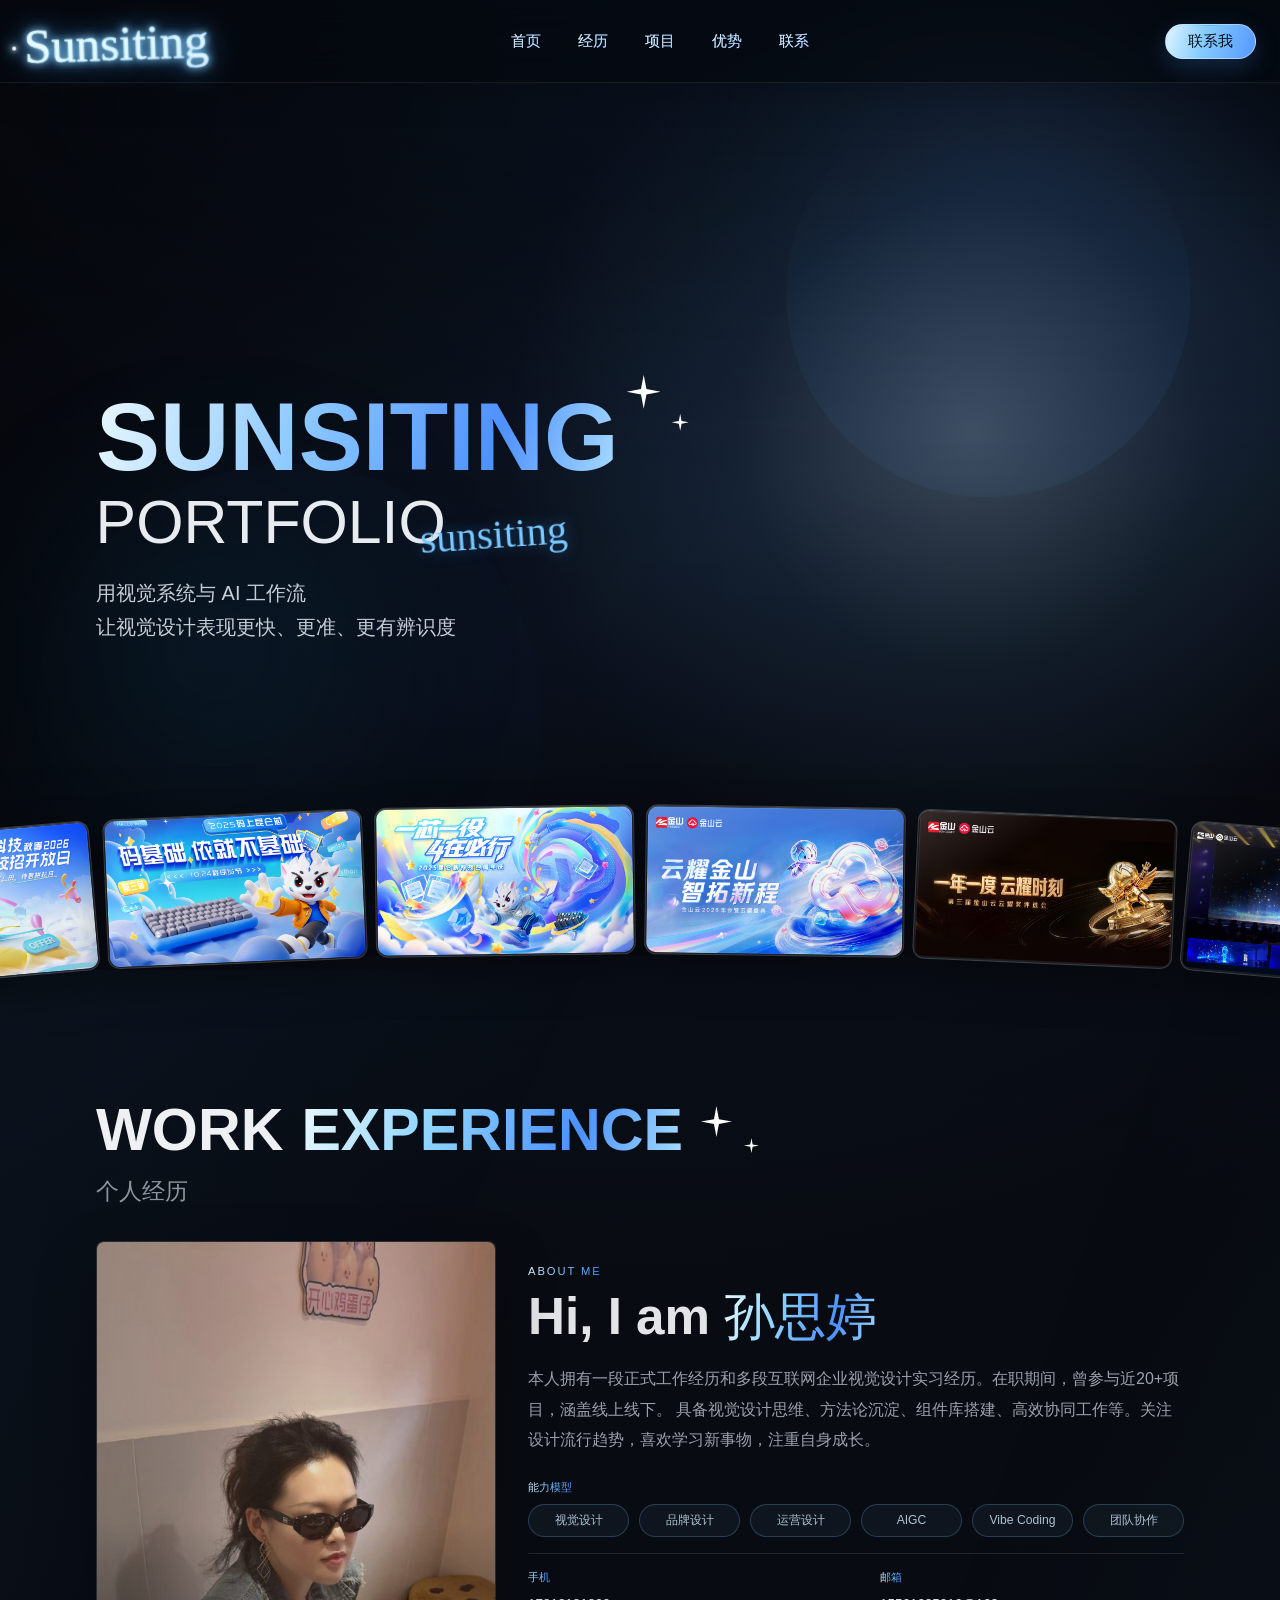
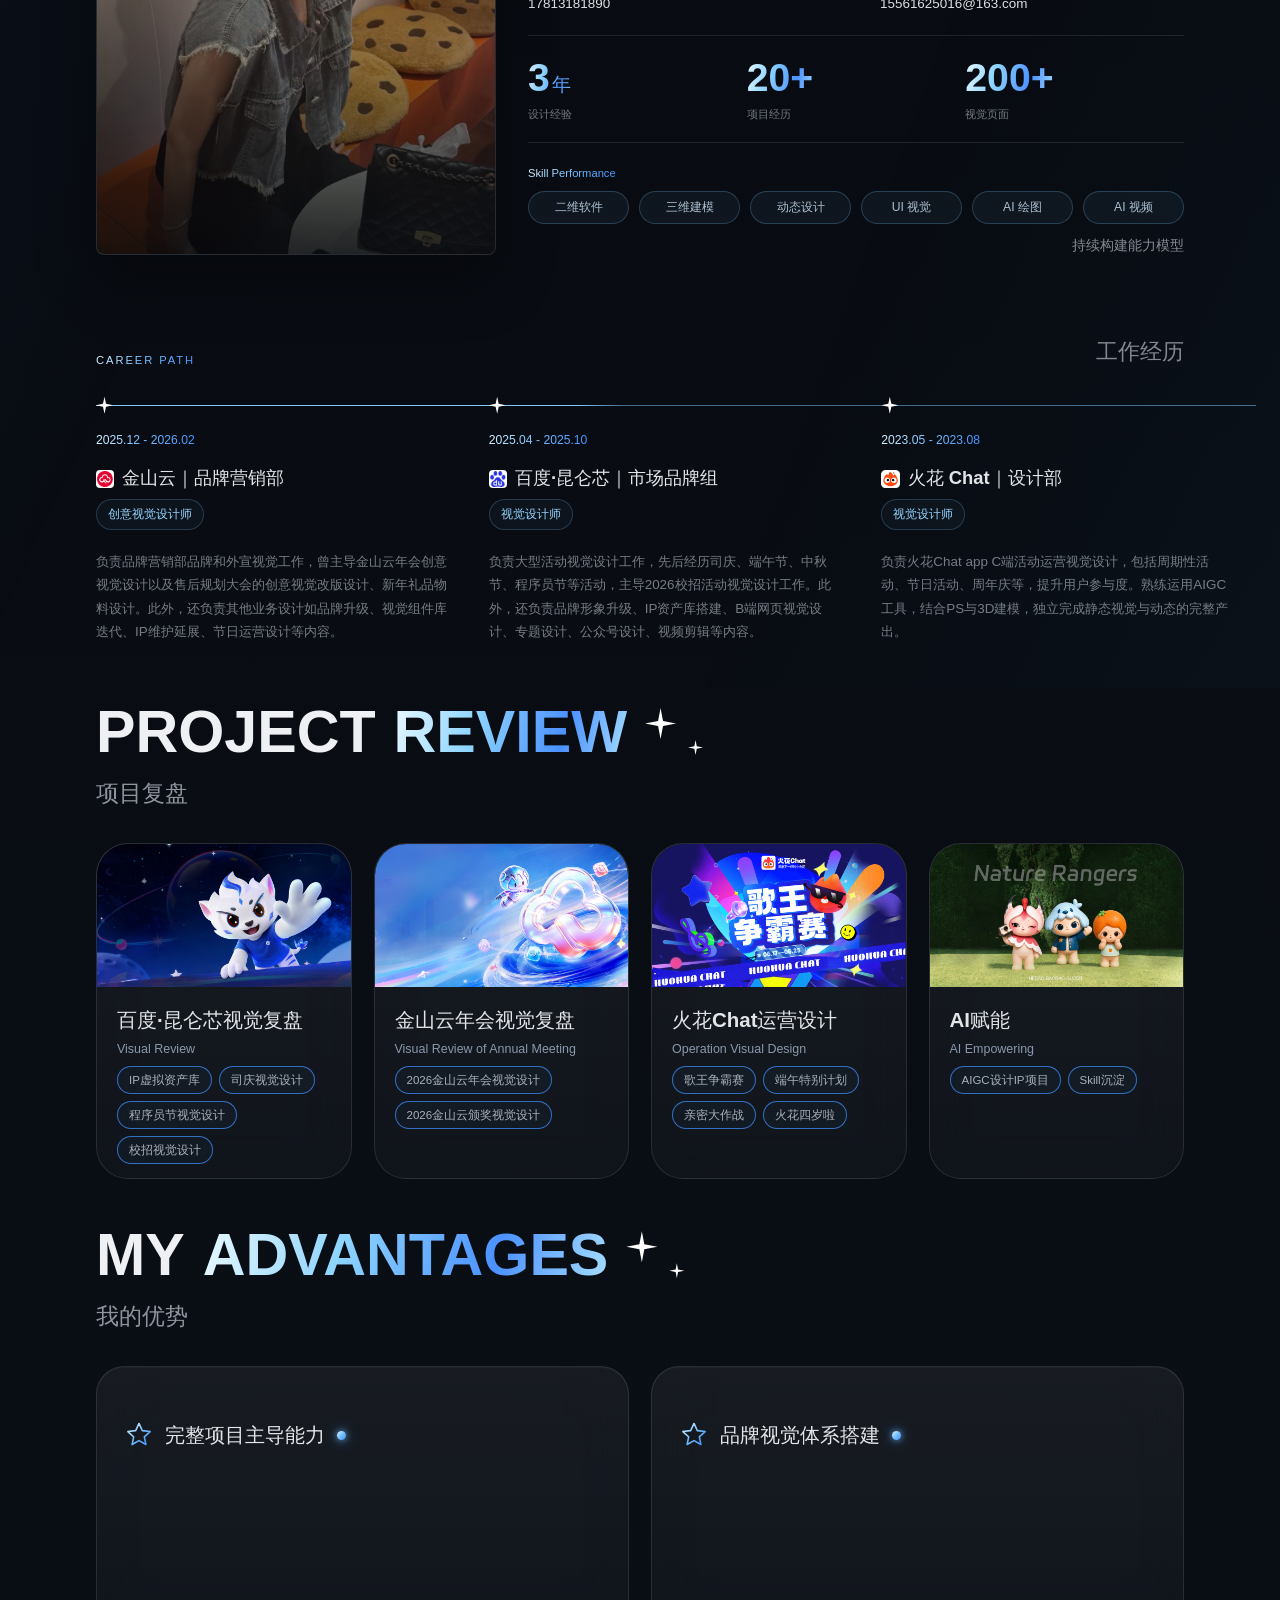
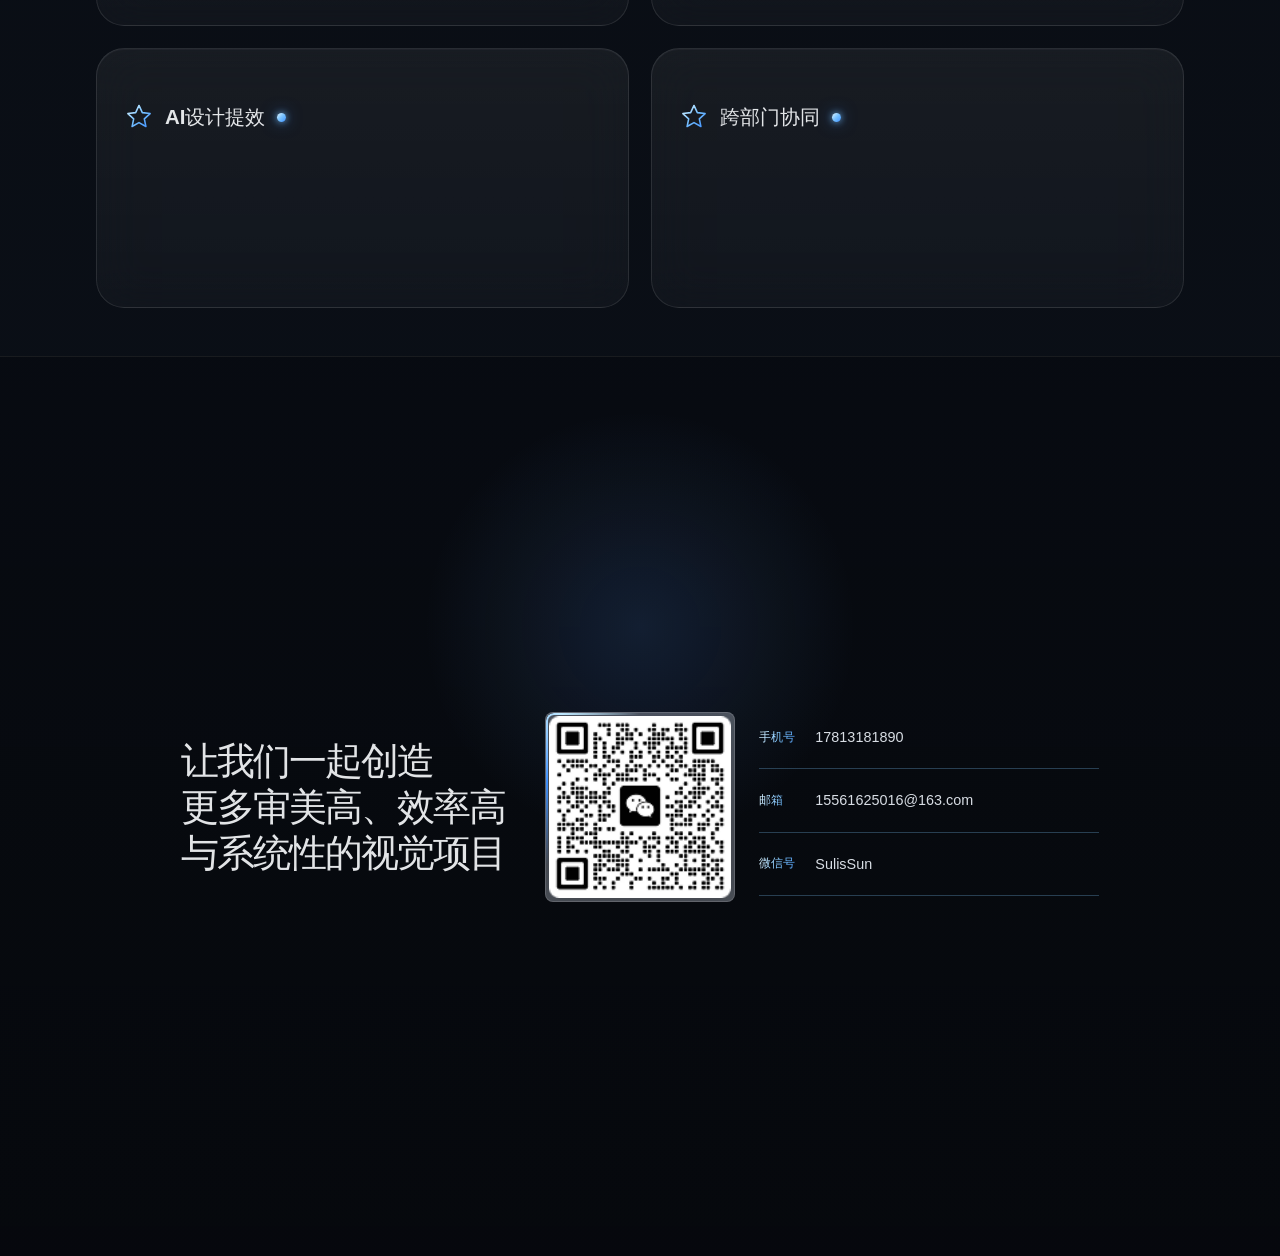
==== index.html @ 6cf2f8d4 "Initial static site" ====
<!doctype html>
<html lang="zh-CN">
  <head>
    <meta charset="UTF-8" />
    <meta name="viewport" content="width=device-width, initial-scale=1.0" />
    <title>孙思婷｜作品集</title>
    <meta
      name="description"
      content="视觉设计师、品牌设计师、运营设计师、AI设计师孙思婷的个人作品集。"
    />
    <style>
      :root {
        --font-cn: "Noto Sans SC", "PingFang SC", "Hiragino Sans GB", "Microsoft YaHei", "Segoe UI", sans-serif;
        --font-en: "Segoe UI", "Helvetica Neue", Arial, sans-serif;
      }

      html, body {
        font-family: var(--font-cn);
      }

      body {
        -webkit-font-smoothing: antialiased;
        -moz-osx-font-smoothing: grayscale;
      }
    </style>
    <script type="module" crossorigin src="/assets/index-Bw6V44PC.js"></script>
    <link rel="stylesheet" crossorigin href="/assets/index-bKSvauo7.css">
  </head>
  <body>
    <div id="root"></div>
  </body>
</html>
---- assets/index-bKSvauo7.css ----
@property --specular-angle{syntax: "<angle>"; inherits: true; initial-value: 0deg;}@property --specular-phase{syntax: "<angle>"; inherits: false; initial-value: 0deg;}.specular-button{--specular-angle: 0deg;--specular-proximity: 0;--specular-x: 50%;--specular-y: 50%;position:relative;isolation:isolate;display:inline-flex;align-items:center;justify-content:center;border:0;border-radius:var(--specular-radius);overflow:hidden;color:var(--specular-text);background:linear-gradient(145deg,color-mix(in srgb,var(--specular-base) 26%,transparent),transparent 58%),var(--specular-tint);backdrop-filter:blur(var(--specular-blur));-webkit-backdrop-filter:blur(var(--specular-blur));cursor:pointer}.specular-button--sm{padding:10px 16px}.specular-button--md{padding:13px 20px}.specular-button--lg{padding:16px 24px}.specular-button:before{content:"";position:absolute;z-index:-1;top:0;right:0;bottom:0;left:0;padding:var(--specular-thickness);border-radius:inherit;background:conic-gradient(from calc(var(--specular-angle) + var(--specular-phase) - 116deg),transparent 0deg,color-mix(in srgb,var(--specular-line) 24%,transparent) 72deg,var(--specular-line) 116deg,transparent 162deg,transparent 360deg);-webkit-mask:linear-gradient(#000 0 0) content-box,linear-gradient(#000 0 0);-webkit-mask-composite:xor;mask-composite:exclude;opacity:calc(.42 + var(--specular-proximity) * .58);pointer-events:none}.specular-button__shine{position:absolute;z-index:-1;top:0;right:0;bottom:0;left:0;background:radial-gradient(circle var(--specular-shine-radius) at var(--specular-x) var(--specular-y),color-mix(in srgb,white calc(var(--specular-intensity) * 68%),var(--specular-base)) 0%,color-mix(in srgb,var(--specular-line) 30%,transparent) var(--specular-shine-fade),transparent 72%);opacity:var(--specular-proximity);transition:opacity .18s ease;pointer-events:none}.specular-button__content{position:relative;z-index:1}.specular-button.is-auto:hover:before{animation:specular-follow-flow 1.15s ease-in-out infinite alternate}.specular-button:hover{box-shadow:0 10px 30px color-mix(in srgb,var(--specular-line) 25%,transparent),inset 0 1px #fff3}.specular-button:focus-visible{outline:2px solid color-mix(in srgb,var(--specular-line) 78%,white);outline-offset:3px}@keyframes specular-follow-flow{0%{--specular-phase: -9deg;filter:drop-shadow(0 0 4px color-mix(in srgb,var(--specular-line) 55%,transparent))}to{--specular-phase: 9deg;filter:drop-shadow(0 0 9px color-mix(in srgb,var(--specular-line) 88%,transparent))}}@media (prefers-reduced-motion: reduce){.specular-button.is-auto:hover:before{animation:none}}:root{font-family:Manrope,Noto Sans SC,sans-serif;color:#f5f7faeb;background:radial-gradient(circle at top,rgba(44,95,173,.16),transparent 30%),linear-gradient(180deg,#05070b,#080b11 30%,#0b1018);background-color:#05070b;font-synthesis:none;text-rendering:optimizeLegibility;-webkit-font-smoothing:antialiased;-moz-osx-font-smoothing:grayscale;--content-width: min(1700px, calc(100vw - 72px) );--panel: rgba(255, 255, 255, .05);--panel-strong: rgba(255, 255, 255, .08);--border: rgba(255, 255, 255, .1);--text-soft: rgba(232, 236, 243, .72);--accent: #98c7ff;--layout-inline: 72px;--space-tight: 8px;--space-small: 16px;--space-content: 24px;--space-grid: 22px;--space-section: 48px}@property --card-border-angle{syntax: "<angle>"; inherits: true; initial-value: 0deg;}@property --card-border-phase{syntax: "<angle>"; inherits: false; initial-value: 0deg;}@property --contact-qr-angle{syntax: "<angle>"; inherits: false; initial-value: 0deg;}*{box-sizing:border-box}html{scroll-behavior:smooth}body{margin:0;min-width:1280px}a{color:inherit;text-decoration:none}button,a{transition:transform .22s ease,border-color .22s ease,background-color .22s ease,opacity .22s ease}a:hover{transform:translateY(-2px)}p{transition:color .18s ease}p:hover{color:transparent!important;background:linear-gradient(100deg,#d6e0edad,#dff5ff 34%,#4092ff 48%,#a9d4ff 60%,#d6e0edad 78%);background-size:240% 100%;background-clip:text;-webkit-background-clip:text;animation:paragraph-blue-chase 1.45s linear infinite}p:hover span,p:hover a{color:transparent!important}@keyframes paragraph-blue-chase{0%{background-position:100% 50%}to{background-position:-140% 50%}}.page-shell{position:relative;overflow:hidden}.post-hero-video{position:fixed;z-index:0;top:0;right:0;bottom:0;left:0;width:100%;height:100%;object-fit:cover;object-position:center;opacity:0;visibility:hidden;transition:opacity .52s ease,visibility .52s ease;pointer-events:none}.post-hero-video.is-visible{opacity:.25;visibility:visible}.specular-card{position:relative;isolation:isolate;transform-origin:center;transition:transform .3s cubic-bezier(.2,.72,.24,1),box-shadow .3s ease}.specular-card:hover{z-index:12;transform:scale(1.05);box-shadow:0 28px 64px #0000006b}.specular-card:before{content:"";position:absolute;z-index:5;top:0;right:0;bottom:0;left:0;padding:1px;border-radius:inherit;background:conic-gradient(from calc(var(--card-border-angle) + var(--card-border-phase) - 112deg),transparent 0deg,transparent 54deg,#4092ff 92deg,#a9d4ff 112deg,#4092ff 132deg,transparent 170deg,transparent 360deg);-webkit-mask:linear-gradient(#000 0 0) content-box,linear-gradient(#000 0 0);-webkit-mask-composite:xor;mask-composite:exclude;opacity:0;transition:opacity .22s ease,--card-border-angle .16s ease-out;pointer-events:none}.specular-card:hover:before{opacity:1;animation:card-border-follow-flow 1.15s ease-in-out infinite alternate}.specular-pill{--pill-border-angle: 0deg;position:relative;isolation:isolate;overflow:hidden}.specular-pill:before{content:"";position:absolute;z-index:2;top:0;right:0;bottom:0;left:0;padding:1px;border-radius:inherit;background:conic-gradient(from calc(var(--pill-border-angle) + var(--card-border-phase) - 112deg),transparent 0deg,transparent 54deg,#4092ff 92deg,#a9d4ff 112deg,#4092ff 132deg,transparent 170deg,transparent 360deg);-webkit-mask:linear-gradient(#000 0 0) content-box,linear-gradient(#000 0 0);-webkit-mask-composite:xor;mask-composite:exclude;opacity:0;pointer-events:none}.specular-pill:hover:before{opacity:1;animation:card-border-follow-flow 1.15s ease-in-out infinite alternate}@keyframes card-border-follow-flow{0%{--card-border-phase: -9deg;filter:drop-shadow(0 0 5px rgba(64,146,255,.5))}to{--card-border-phase: 9deg;filter:drop-shadow(0 0 11px rgba(64,146,255,.86))}}.page-shell:before,.page-shell:after{content:"";position:fixed;inset:auto;border-radius:999px;filter:blur(90px);pointer-events:none;z-index:0}.page-shell:before{top:8%;right:8%;width:320px;height:320px;background:#5482d52e}.page-shell:after{bottom:12%;left:6%;width:280px;height:280px;background:#1475a71f}.content-width{width:var(--content-width);margin:0 auto;position:relative;z-index:1}.hero{min-height:100vh;position:relative;display:flex;flex-direction:column;justify-content:flex-end;padding-top:114px;padding-bottom:252px;overflow:visible;border-bottom:0}.hero-video,.hero-overlay{position:absolute}.hero-video{inset:auto 0 0;width:100%;height:76%;object-fit:cover;object-position:center 58%;opacity:.9;filter:brightness(1.08) saturate(1.04);transform:translate(2.2%,-7%) scale(1.055);transform-origin:center bottom;-webkit-mask-image:linear-gradient(180deg,transparent 0%,rgba(0,0,0,.72) 24%,#000 48%);mask-image:linear-gradient(180deg,transparent 0%,rgba(0,0,0,.72) 24%,#000 48%)}.hero-overlay{top:0;right:0;bottom:0;left:0;background:radial-gradient(circle at 76% 48%,rgba(206,235,255,.24) 0%,rgba(113,187,242,.08) 22%,transparent 43%),linear-gradient(180deg,#05070b33,#05070b14 48%,#05070b61 78%,#080b11),linear-gradient(90deg,#05070bd1,#05070b33 48%,#05070b14)}.nav{width:100%;margin:0;padding:18px calc((100vw - var(--content-width)) / 2);display:grid;grid-template-columns:220px 1fr 180px;align-items:center;gap:20px;position:fixed;z-index:100;top:0;left:0;border:0;border-bottom:1px solid rgba(255,255,255,.08);border-radius:0;background:#05080d94;box-shadow:0 12px 36px #00000029;backdrop-filter:blur(18px);-webkit-backdrop-filter:blur(18px);transform:none}.brand{position:relative;display:block;width:max-content;min-width:192px;height:58px;margin:-6px -12px;padding:6px 12px;font-family:Allura,Snell Roundhand,Brush Script MT,cursive;font-size:3.05rem;font-weight:400;line-height:1.1;letter-spacing:0;transform:rotate(-2deg);filter:drop-shadow(0 0 5px rgba(166,228,255,.72)) drop-shadow(0 0 13px rgba(53,148,255,.5))}.brand-word{display:block;width:max-content;margin:-14px -34px -16px -28px;padding:14px 34px 16px 28px;color:transparent;background:linear-gradient(100deg,#e6fbff,#79d8ff 28%,#438dff 62%,#97eaff);background-size:180% 100%;background-clip:text;-webkit-background-clip:text;-webkit-text-stroke:.35px rgba(225,250,255,.72);text-shadow:0 0 2px rgba(241,253,255,.96),0 0 7px rgba(82,183,255,.7);-webkit-mask-image:linear-gradient(90deg,#000 0%,#000 46%,rgba(0,0,0,.72) 49%,transparent 54%,transparent 100%);mask-image:linear-gradient(90deg,#000 0%,#000 46%,rgba(0,0,0,.72) 49%,transparent 54%,transparent 100%);-webkit-mask-size:230% 100%;mask-size:230% 100%;-webkit-mask-repeat:no-repeat;mask-repeat:no-repeat;transform-origin:left center;animation:brand-grow 5.8s cubic-bezier(.2,.72,.24,1) infinite,brand-shimmer 3.6s linear infinite}.brand-pen{position:absolute;left:0;top:31px;width:4px;height:4px;border-radius:50%;background:#effdff;box-shadow:0 0 5px #effdff,0 0 12px #63c9ff,0 0 24px #287fff;pointer-events:none;animation:brand-pen-grow 5.8s cubic-bezier(.2,.72,.24,1) infinite}@keyframes brand-grow{0%,8%{-webkit-mask-position:100% 0;mask-position:100% 0;opacity:0}10%{opacity:1}54%,84%{-webkit-mask-position:0 0;mask-position:0 0;opacity:1}96%,to{-webkit-mask-position:0 0;mask-position:0 0;opacity:0}}@keyframes brand-pen-grow{0%,8%{left:0;opacity:0;transform:scale(.4)}10%{opacity:1}54%{left:166px;opacity:1;transform:scale(1.25)}58%,to{left:166px;opacity:0;transform:scale(.5)}}@keyframes brand-shimmer{to{background-position:-220% 0}}@media (prefers-reduced-motion: reduce){.brand-word,.brand-pen{animation:none!important}.brand-pen{display:none}.hero-float-card,.hero-stars i,.hero-name-line,.hero-portfolio-line,.hero-portfolio-line em,.hero-copy-line,.experience-title-stars i{animation:none!important}.specular-card:hover:before,.specular-pill:hover:before,.project-preview-placeholder.is-linked:before{animation:none!important}p:hover{animation:none!important;background-position:50% 50%}}.nav-links{display:flex;justify-content:center;min-width:520px;gap:37px}.nav-links a,.contact-button{color:var(--text-soft);font-size:.95rem}.nav-links a{display:inline-block;margin-right:0;background:linear-gradient(105deg,#bde8ff,#6eb9ff 46%,#4092ff);background-clip:text;-webkit-background-clip:text;letter-spacing:0;white-space:nowrap;transition:transform .22s ease,text-shadow .22s ease,color .22s ease}.nav-links a:hover{color:transparent;text-shadow:0 0 6px rgba(110,185,255,.78),0 0 14px rgba(64,146,255,.5);transform:translateY(-3px)}.contact-button{justify-self:end;padding:6px 22px;border-radius:999px;border:1px solid rgba(199,234,255,.62);background:linear-gradient(105deg,#dff5ff,#86ccff 42%,#5598ff);color:#07111d;font-weight:600;box-shadow:0 8px 24px #4597ff38}.hero-content{padding:130px 46% 0 0;transform:translate(72px,-4px)}.eyebrow,.section-tag,.project-copy p,.timeline-item span{text-transform:uppercase;letter-spacing:.2rem;font-size:.78rem;color:#c4d7f0ad}.hero h1,.profile-content h2,.timeline-head h2,.section-heading h2,.contact-wrap h2{margin:0;font-weight:700;letter-spacing:-.05em}.hero h1{max-width:900px;line-height:.88}.hero-name-line{position:relative;display:block;width:max-content;animation:hero-line-in .76s cubic-bezier(.2,.74,.24,1) .12s both}.hero-name{display:block;width:max-content;color:transparent;background:linear-gradient(105deg,#e8f7ff,#8fcaff,#4e91ff 76%,#a9dcff);background-clip:text;-webkit-background-clip:text;font-size:7rem;font-weight:800;line-height:.88;letter-spacing:0}.hero-stars{position:absolute;top:-20px;right:-70px;width:62px;height:58px;pointer-events:none}.hero-stars i{position:absolute;display:block;background:#fff;clip-path:polygon(50% 0,58% 42%,100% 50%,58% 58%,50% 100%,42% 58%,0 50%,42% 42%);filter:drop-shadow(0 0 4px rgba(255,255,255,.96)) drop-shadow(0 0 10px rgba(143,207,255,.72));animation:hero-star-twinkle 2.6s ease-in-out infinite}.hero-star-large{top:0;left:0;width:34px;height:34px}.hero-star-small{right:0;bottom:2px;width:17px;height:17px;animation-delay:-1.15s!important}@keyframes hero-star-twinkle{0%,to{opacity:.42;transform:scale(.72) rotate(0)}48%{opacity:1;transform:scale(1.08) rotate(8deg)}}.hero-portfolio-line{display:flex;align-items:baseline;gap:0;margin-top:16px;color:#f6f9fdf0;font-size:4.45rem;font-weight:500;line-height:.9;letter-spacing:0;animation:hero-line-in .76s cubic-bezier(.2,.74,.24,1) .72s both}.hero-portfolio-line em{color:#79c9ff;font-family:Allura,Snell Roundhand,Brush Script MT,cursive;font-size:2.55rem;font-style:normal;font-weight:400;position:relative;z-index:1;margin-left:-26px;text-shadow:0 0 16px rgba(68,160,255,.42);transform:rotate(-4deg) translateY(5px);animation:hero-signature-in .88s cubic-bezier(.16,.82,.24,1) 2.18s both}.hero-copy{max-width:620px;margin:26px 0 0;font-size:1.25rem;line-height:1.7;color:#ebf1f9d6}.hero-copy-line{display:block;animation:hero-line-in .72s cubic-bezier(.2,.74,.24,1) 1.28s both}.hero-copy-line+.hero-copy-line{animation-delay:1.72s}.hero-copy:hover{color:#ebf1f9d6!important;background:none!important;animation:none!important}.hero-copy:hover .hero-copy-line{color:inherit!important}.pointer-text-glow{--text-light-x: 50%;--text-light-y: 50%;--pointer-text-base: rgba(226, 233, 243, .68)}.hero-copy-line.pointer-text-glow{--pointer-text-base: rgba(235, 241, 249, .84)}.career-list .pointer-text-glow{--pointer-text-base: rgba(218, 226, 237, .52)}.pointer-text-glow:hover,.hero-copy:hover .pointer-text-glow:hover{color:transparent!important;background:radial-gradient(circle 82px at var(--text-light-x) var(--text-light-y),#4092ff 0%,#78c2ff 42%,var(--pointer-text-base) 100%)!important;background-size:100% 100%!important;background-clip:text!important;-webkit-background-clip:text!important;animation:none!important}@keyframes hero-line-in{0%{opacity:0;filter:blur(8px);transform:translateY(22px)}to{opacity:1;filter:blur(0);transform:translateY(0)}}@keyframes hero-signature-in{0%{opacity:0;filter:blur(6px);transform:translate(-18px,5px) rotate(-4deg)}to{opacity:1;filter:blur(0);transform:translateY(5px) rotate(-4deg)}}.hero-actions,.contact-actions{display:flex;gap:18px;align-items:center;margin-top:38px}.hero-gallery{position:absolute;z-index:2;right:0;bottom:-56px;left:0;pointer-events:none}.hero-gallery:before{content:"";position:absolute;right:0;bottom:0;left:0;height:190px;background:linear-gradient(180deg,transparent 0%,rgba(8,11,17,.3) 58%,#080b11 100%);pointer-events:none}.hero-gallery-track{position:relative;display:flex;width:max-content;margin-left:50%;gap:10px;align-items:flex-end;transform:translate(-50%)}.hero-float-card{width:260px;height:150px;flex:0 0 auto;padding:1px;border-radius:12px;border:1px solid rgba(255,255,255,.14);background:#ffffff14;box-shadow:0 18px 42px #00000057,inset 0 1px #fff3;overflow:hidden;pointer-events:auto;transform:translateY(var(--fan-y)) rotate(var(--fan-rotate))}.hero-float-card:nth-child(1){--fan-y: 38px;--fan-rotate: -8deg}.hero-float-card:nth-child(2){--fan-y: 25px;--fan-rotate: -5deg}.hero-float-card:nth-child(3){--fan-y: 8px;--fan-rotate: -2.5deg}.hero-float-card:nth-child(4){--fan-y: 0px;--fan-rotate: -.8deg}.hero-float-card:nth-child(5){--fan-y: 0px;--fan-rotate: .8deg}.hero-float-card:nth-child(6){--fan-y: 8px;--fan-rotate: 2.5deg}.hero-float-card:nth-child(7){--fan-y: 25px;--fan-rotate: 5deg}.hero-float-card:nth-child(8){--fan-y: 38px;--fan-rotate: 8deg}.hero-float-card-inner{position:relative;display:flex;height:100%;flex-direction:column;justify-content:space-between;padding:0;border-radius:10px;overflow:hidden;transition:transform .3s ease,filter .3s ease}.hero-float-card-inner:before,.hero-float-card-inner:after{content:"";position:absolute;pointer-events:none}.hero-float-card-inner:before{top:0;right:0;bottom:0;left:0;z-index:1;background:linear-gradient(145deg,rgba(255,255,255,.16),transparent 32%,rgba(4,8,14,.08) 100%);box-shadow:inset 0 0 0 1px #ffffff14}.hero-float-card-inner:after{display:none}.hero-card-image{display:block;width:100%;height:100%;object-fit:cover;object-position:center;-webkit-user-select:none;user-select:none}.hero-float-card:hover .hero-float-card-inner{transform:scale(1);filter:brightness(1.12)}.hero-float-card.specular-card:hover{z-index:12;animation:none;transform:translateY(var(--fan-y)) rotate(var(--fan-rotate)) scale(1.05)}.hero-float-card.specular-card:before{padding:2px;background:conic-gradient(from calc(var(--card-border-angle) + var(--card-border-phase) - 102deg),transparent 0deg,transparent 58deg,#4092ff 84deg,#d9efff 102deg,#4092ff 120deg,transparent 146deg,transparent 360deg);filter:drop-shadow(0 0 7px rgba(64,146,255,.62))}.hero-float-card span,.hero-float-card p{position:relative;z-index:1;margin:0}.hero-float-card span{font-size:.72rem;letter-spacing:.16rem;color:#ffffff9e}.hero-float-card p{max-width:128px;font-size:.92rem;font-weight:600;line-height:1.35}.hero-float-card.ice .hero-float-card-inner{background:linear-gradient(155deg,#dbefff,#7da9df 46%,#17283e)}.hero-float-card.violet .hero-float-card-inner{background:radial-gradient(circle at 28% 22%,#d8b8ff,transparent 30%),linear-gradient(150deg,#7557b7,#19172c 78%)}.hero-float-card.coral .hero-float-card-inner{background:radial-gradient(circle at 62% 24%,#ffc6a8,transparent 26%),linear-gradient(145deg,#d26f73,#3a1825 76%)}.hero-float-card.chrome .hero-float-card-inner{background:linear-gradient(135deg,#e4e7e9,#88949d 36%,#27343d 64%,#bcc6cd)}.hero-float-card.ember .hero-float-card-inner{background:radial-gradient(circle at 58% 46%,#e97d38,transparent 18%),linear-gradient(150deg,#3b1515,#08090d 78%)}.hero-float-card.mint .hero-float-card-inner{background:radial-gradient(circle at 26% 24%,#bbffdb,transparent 24%),linear-gradient(150deg,#5e9e89,#142922 76%)}.hero-float-card.blue .hero-float-card-inner{background:radial-gradient(circle at 72% 26%,#86d9ff,transparent 26%),linear-gradient(145deg,#346ca5,#0c1828 80%)}.hero-float-card.signal .hero-float-card-inner{background:linear-gradient(145deg,#d9ecff,#7299c3 44%,#282b49)}.primary-action,.secondary-action,.contact-actions a{padding:16px 24px;border-radius:999px;border:1px solid transparent}.primary-action{background:linear-gradient(135deg,#e9eef7,#9bc4ff);color:#071018}.secondary-action,.contact-actions a{background:#ffffff0a;border-color:var(--border);color:#f7f9fce0}.main-content{padding:160px 0 var(--space-section)}.experience-page{position:relative;min-height:100vh;padding:42px var(--layout-inline) 32px;isolation:isolate}.experience-page:before{content:"";position:absolute;z-index:-1;top:-90px;right:-40px;bottom:0;left:-40px;background:linear-gradient(115deg,rgba(54,112,180,.07),transparent 32%),linear-gradient(290deg,rgba(43,104,132,.06),transparent 34%);pointer-events:none}.experience-title{display:flex;justify-content:space-between;align-items:end}.experience-title h2{display:flex;align-items:center;gap:18px;margin:0;color:#f8fafdf5;font-size:4.5rem;font-weight:700;line-height:.95;letter-spacing:0}.experience-work{color:#f8fafdf5}.experience-gradient,.experience-about h3 span{color:transparent;background:linear-gradient(105deg,#e9f8ff,#8ed5ff 34%,#4b91ff 72%,#a5ddff);background-clip:text;-webkit-background-clip:text}.experience-title-stars{position:relative;display:block;width:58px;height:48px;flex:0 0 auto}.experience-title-stars i{position:absolute;display:block;background:#fff;clip-path:polygon(50% 0,58% 42%,100% 50%,58% 58%,50% 100%,42% 58%,0 50%,42% 42%);filter:drop-shadow(0 0 4px rgba(255,255,255,.96)) drop-shadow(0 0 10px rgba(111,190,255,.72));animation:hero-star-twinkle 2.6s ease-in-out infinite}.experience-title-stars i:first-child{top:0;left:0;width:31px;height:31px}.experience-title-stars i:last-child{right:0;bottom:1px;width:15px;height:15px;animation-delay:-1.15s}.experience-title p{margin:18px 0 0;color:#e1e8f29e;font-size:1.45rem}.experience-index{color:#97bee575;font-size:.76rem;letter-spacing:.18rem}.experience-overview{display:grid;grid-template-columns:minmax(420px,540px) minmax(0,1fr);gap:48px;margin-top:34px;align-items:stretch}.experience-portrait{position:relative;height:auto;min-height:0;border:1px solid rgba(255,255,255,.12);border-radius:8px;overflow:hidden;background:#0a0e15;box-shadow:0 26px 60px #0000004d}.experience-portrait img{position:absolute;top:0;right:0;bottom:0;left:0;display:block;width:100%;height:100%;object-fit:cover;object-position:center 48%;filter:brightness(.9) saturate(.86) contrast(1.04);transform:scale(1.015)}.experience-portrait-shade{position:absolute;top:0;right:0;bottom:0;left:0;background:linear-gradient(180deg,transparent 46%,rgba(5,8,13,.86) 100%),linear-gradient(90deg,rgba(5,8,13,.2),transparent 56%)}.experience-floating-label{position:fixed;z-index:160;width:max-content;max-width:calc(100vw - 32px);padding:10px 18px;border:1px solid rgba(210,239,255,.68);border-radius:999px;color:#07101a;background:linear-gradient(105deg,#e3f7ff,#8bd2ff 42%,#579aff);box-shadow:0 10px 28px #3691ff4d;font-size:.66rem;font-weight:700;line-height:1.25;text-align:center;white-space:nowrap;opacity:0;transform:translateY(8px) scale(.98);transition:opacity .26s ease,transform .26s ease;pointer-events:none}.experience-floating-label.is-visible{opacity:1;transform:translateY(0) scale(1)}.experience-portrait-label strong{max-width:210px;text-align:right;font-size:.88rem;font-weight:500;line-height:1.45}.experience-about{padding:24px 0 0}.experience-kicker,.experience-building p,.career-heading p{margin:0;color:#7fc8ff;font-size:.7rem;font-weight:700;letter-spacing:.12rem}.experience-kicker,.career-heading p{width:max-content;color:transparent;background:linear-gradient(105deg,#dff5ff,#78c2ff 46%,#4092ff);background-clip:text;-webkit-background-clip:text;font-weight:400}.experience-about h3{margin:14px 0 0;font-size:4rem;font-weight:600;line-height:1;letter-spacing:0}.experience-intro{max-width:900px;margin:22px 0 0;color:#e2e9f3ad;font-size:1rem;line-height:1.9}.experience-info{display:grid;grid-template-columns:repeat(2,minmax(0,1fr));margin-top:var(--space-tight)}.experience-info>div{min-height:82px;padding:16px 24px 16px 0;border-bottom:1px solid rgba(255,255,255,.1)}.experience-info>div:nth-child(3){padding-left:24px}.experience-info>.experience-capabilities{grid-column:1 / -1;padding-right:0}.capability-tags{display:grid;grid-template-columns:repeat(6,minmax(0,1fr));gap:10px}.capability-tags span,.experience-tags span{display:inline-flex;min-height:32px;width:auto;align-items:center;justify-content:center;margin:0;padding:7px 12px;border:1px solid rgba(127,200,255,.24);border-radius:999px;color:#d2e8fad1;background:#7ec6ff0e;font-size:.76rem;white-space:nowrap}.experience-info>div>span,.experience-stats span{display:block;margin-bottom:9px;color:#7ec7ffb8;font-size:.7rem}.experience-info>div>span,.experience-building p{width:max-content;color:transparent;background:linear-gradient(105deg,#dff5ff,#78c2ff 46%,#4092ff);background-clip:text;-webkit-background-clip:text}.experience-building p{font-weight:400;letter-spacing:0}.experience-info strong,.experience-info a{color:#f4f7fbe6;font-size:.92rem;font-weight:500;line-height:1.55}.experience-stats{display:grid;grid-template-columns:repeat(3,minmax(0,1fr));border-bottom:1px solid rgba(255,255,255,.1)}.experience-stats>div{padding:22px 18px 20px 0}.experience-stats strong{display:block;width:max-content;color:transparent;background:linear-gradient(105deg,#e9f8ff,#8ed5ff 34%,#4b91ff 72%,#a5ddff);background-clip:text;-webkit-background-clip:text;font-size:2.45rem;font-weight:600;line-height:1}.experience-stats strong small{margin:0 2px;font-size:.48em;font-weight:600}.experience-stats span{margin:10px 0 0;color:#e0e8f280}.experience-building{display:block;margin-top:24px}.experience-building>strong{display:block;margin-top:12px;color:#e5ebf38f;font-size:.9rem;font-weight:500;text-align:right;white-space:nowrap}.experience-tags{display:grid;grid-template-columns:repeat(6,minmax(0,1fr));gap:10px;margin-top:12px}.experience-tags span{min-width:0;padding-inline:6px}.career-list article>span{padding:7px 11px;border:1px solid rgba(127,200,255,.22);border-radius:999px;color:#c2dff8bd;background:#7ec6ff0a;font-size:.72rem}.career-path{margin-top:82px}.career-heading{display:flex;justify-content:space-between;align-items:end;margin-bottom:30px}.career-heading span{color:#e7ecf48c;font-size:1.35rem}.career-list{--career-gap: 28px;--career-column-adjust: 18.6667px;--career-line-extra: 9.3333px;position:relative;display:grid;grid-auto-flow:column;grid-auto-columns:calc(33.333333% - var(--career-column-adjust));width:calc(100% + var(--layout-inline));gap:var(--career-gap);padding-top:9px;padding-bottom:12px;overflow-x:auto;overflow-y:hidden;scroll-snap-type:x proximity;scrollbar-width:thin;scrollbar-color:rgba(64,146,255,.52) rgba(255,255,255,.05);overscroll-behavior-inline:contain}.career-list::-webkit-scrollbar{height:5px}.career-list::-webkit-scrollbar-track{background:#ffffff0d}.career-list::-webkit-scrollbar-thumb{border-radius:999px;background:#4092ff85}.career-list:before{content:"";position:absolute;top:9px;left:0;width:calc(133.333333% + var(--career-line-extra));height:1px;background:linear-gradient(90deg,#7fc8ff,#7fc8ff 31%,#7fc8ff80 34%,#7fc8ff80)}.career-list article{position:relative;padding:25px 22px 0 0;scroll-snap-align:start}.career-list article i{position:absolute;top:-8px;left:0;width:17px;height:17px;background:#fff;clip-path:polygon(50% 0,59% 41%,100% 50%,59% 59%,50% 100%,41% 59%,0 50%,41% 41%);filter:drop-shadow(0 0 3px rgba(255,255,255,.96)) drop-shadow(0 0 9px rgba(64,146,255,.82))}.career-list time{color:transparent;background:linear-gradient(105deg,#dff5ff,#78c2ff 46%,#4092ff);background-clip:text;-webkit-background-clip:text;font-size:.76rem;font-weight:400}.career-list h4{display:flex;align-items:center;gap:8px;min-height:32px;margin:15px 0 4px;font-size:1.15rem;font-weight:600;line-height:1.45;transition:color .22s ease}.career-list h4 img{display:block;width:auto;height:1em;flex:0 0 auto;object-fit:contain}.career-list h4 img.has-logo-plate{width:1em;padding:1px;border-radius:22%;background:#fff}.career-list h4:hover span{color:transparent;background:linear-gradient(105deg,#dff5ff,#78c2ff 46%,#4092ff);background-clip:text;-webkit-background-clip:text}.career-list article>span{display:inline-block;color:#95d5ff}.career-list article>p{margin:16px 0 0;color:#dae2ed85;font-size:.84rem;line-height:1.75}.section-grid{display:grid;grid-template-columns:530px minmax(0,1fr);gap:34px;align-items:stretch}.portrait-card,.timeline-panel,.project-card,.strength-card{border:1px solid var(--border);background:linear-gradient(180deg,#ffffff0f,#ffffff08);-webkit-backdrop-filter:blur(24px);backdrop-filter:blur(24px);box-shadow:inset 0 1px #ffffff0a}.portrait-card{border-radius:32px;padding:34px;min-height:660px;position:relative;overflow:hidden}.portrait-glow{position:absolute;inset:auto auto 8% 14%;width:240px;height:240px;border-radius:50%;background:radial-gradient(circle,rgba(77,133,226,.42),transparent 70%);filter:blur(26px)}.portrait-figure{position:relative;width:100%;height:78%;display:grid;place-items:center;border-radius:24px;background:linear-gradient(135deg,rgba(255,255,255,.08),transparent 40%),radial-gradient(circle at 50% 42%,rgba(148,196,255,.12),transparent 34%),#090d15}.portrait-ring{position:absolute;width:360px;height:360px;border-radius:50%;border:1px solid rgba(160,203,255,.24);box-shadow:0 0 0 28px #ffffff05,0 0 60px #4c8aed2e}.portrait-core{width:220px;height:220px;border-radius:32px;display:grid;place-items:center;background:linear-gradient(145deg,#d8e4f8,#8db9f8);color:#0b1220;font-size:6rem;font-weight:800}.portrait-meta{position:absolute;left:34px;right:34px;bottom:30px}.portrait-meta p,.experience-list p,.timeline-head p,.timeline-item p,.project-copy span,.strength-card p{color:var(--text-soft);line-height:1.8}.portrait-meta p{margin:0 0 8px}.portrait-meta strong{font-size:1.15rem;font-weight:600}.profile-content{padding:20px 0}.profile-content h2,.timeline-head h2,.section-heading h2,.contact-wrap h2{font-size:clamp(2.1rem,3vw,3.5rem);line-height:1.12}.experience-list{margin-top:20px;display:grid;gap:8px}.contact-grid,.stats-grid,.timeline-list,.project-grid,.strength-grid{display:grid}.contact-grid{margin-top:28px;grid-template-columns:repeat(2,minmax(0,1fr));gap:18px}.contact-grid a{padding:20px 22px;border-radius:22px;border:1px solid var(--border);background:#ffffff0a;font-size:1.02rem}.stats-grid{margin-top:28px;grid-template-columns:repeat(4,minmax(0,1fr));gap:16px}.stat-card{padding:26px 22px;border-radius:24px;border:1px solid var(--border);background:#ffffff09}.stat-card strong{display:block;font-size:2rem;font-weight:700;margin-bottom:8px}.stat-card span{color:var(--text-soft)}.timeline-panel,.projects,.strengths{margin-top:var(--space-section)}.projects{margin-top:var(--space-small)}.projects,.strengths{padding-inline:var(--layout-inline)}.project-review-title,.strengths-title{margin-bottom:34px}.timeline-panel{padding:34px;border-radius:32px}.timeline-head{display:grid;grid-template-columns:minmax(0,420px) 1fr;gap:24px;align-items:end}.timeline-list{grid-template-columns:repeat(4,minmax(0,1fr));gap:18px;margin-top:28px}.timeline-item{padding:24px;border-radius:26px;border:1px solid rgba(255,255,255,.08);background:#ffffff08}.timeline-item strong,.project-copy h3,.strength-card h3{display:block;margin-top:16px;font-size:1.28rem;font-weight:600}.timeline-item p{margin:10px 0 0}.section-heading{display:flex;justify-content:space-between;align-items:end;margin-bottom:var(--space-content)}.project-grid{grid-template-columns:repeat(4,minmax(0,1fr));gap:var(--space-grid)}.project-card{min-height:331px;border-radius:32px;overflow:hidden}.project-card:after{content:"";position:absolute;z-index:4;top:0;right:0;bottom:0;left:0;border-radius:inherit;background:radial-gradient(circle 190px at var(--card-light-x, 50%) var(--card-light-y, 50%),rgba(64,146,255,.1) 0%,rgba(64,146,255,.045) 38%,transparent 72%);opacity:0;transition:opacity .22s ease;pointer-events:none}.project-card:hover:after{opacity:1}.project-visual{height:auto;aspect-ratio:16 / 9;position:relative;display:grid;place-items:end center;overflow:hidden;border-radius:31px 31px 0 0;background:transparent!important}.project-image{display:block;width:100%;height:100%;object-fit:cover;object-position:center bottom}.project-card.aurora .project-visual{background:radial-gradient(circle at 20% 20%,rgba(138,190,255,.5),transparent 24%),radial-gradient(circle at 70% 30%,rgba(80,116,212,.46),transparent 24%),linear-gradient(135deg,#101825,#0a1018 56%,#080c12)}.project-card.signal .project-visual{background:linear-gradient(145deg,rgba(186,213,255,.18),transparent 32%),radial-gradient(circle at 75% 18%,rgba(116,162,255,.4),transparent 18%),#09111b}.project-card.matrix .project-visual{background:radial-gradient(circle at 50% 20%,rgba(112,201,255,.2),transparent 24%),linear-gradient(180deg,#0a1015,#08131b 56%,#05090d)}.project-card.spark .project-visual{background:radial-gradient(circle at 72% 24%,rgba(255,135,112,.28),transparent 24%),radial-gradient(circle at 26% 30%,rgba(83,173,255,.3),transparent 28%),linear-gradient(150deg,#101725,#10131b 58%,#080b11)}.project-noise,.project-lines{position:absolute;top:0;right:0;bottom:0;left:0}.project-noise{opacity:.2;background-image:linear-gradient(rgba(255,255,255,.08) 1px,transparent 1px),linear-gradient(90deg,rgba(255,255,255,.08) 1px,transparent 1px);background-size:48px 48px;-webkit-mask-image:linear-gradient(180deg,rgba(0,0,0,.9),transparent 82%);mask-image:linear-gradient(180deg,rgba(0,0,0,.9),transparent 82%)}.project-lines:before,.project-lines:after{content:"";position:absolute;border-radius:999px;border:1px solid rgba(255,255,255,.12)}.project-lines:before{width:260px;height:260px;right:-30px;top:48px}.project-lines:after{width:420px;height:420px;left:-120px;bottom:-160px}.project-copy{padding:20px 20px 14px}.project-copy>p{margin:8px 0;text-transform:none;letter-spacing:0;line-height:1.35}.project-copy h3{margin:0;line-height:1.3;transition:color .22s ease}.project-copy h3:hover{color:transparent;background:linear-gradient(105deg,#dff5ff,#78c2ff 46%,#4092ff);background-clip:text;-webkit-background-clip:text}.project-tags{display:flex;flex-wrap:wrap;align-items:center;gap:7px}.project-tags .specular-pill{display:inline-flex;align-items:center;min-height:28px;padding:5px 11px;border:1px solid rgba(64,146,255,.72);border-radius:999px;color:var(--text-soft);background:#4092ff0a;font-size:.72rem;line-height:1.25;transition:color .18s ease,background .18s ease,border-color .18s ease}.project-tags .specular-pill:hover{border-color:#91d4fff5;background:linear-gradient(105deg,#91d4ff,#65b5ff 48%,#4092ff);color:#050a12}.project-hover-gallery{width:100%;max-height:0;margin-top:0;overflow:hidden;opacity:0;transition:max-height .28s ease,margin-top .28s ease,opacity .18s ease}.project-hover-gallery.is-visible{max-height:240px;margin-top:24px;overflow:visible;opacity:1}.project-hover-gallery-inner{display:flex;justify-content:flex-start;width:100%;gap:20px;transform:translate(0);transition:transform .22s ease}.project-hover-gallery.is-project-2 .project-hover-gallery-inner{transform:translate(calc(25% + 5.5px))}.project-hover-gallery.is-project-3 .project-hover-gallery-inner{transform:translate(calc(62.5% - 703.92px))}.project-hover-gallery.is-project-4 .project-hover-gallery-inner{transform:translate(calc(100% - 553.33px))}.project-preview-item{width:calc(150px * 16 / 9);flex:0 0 calc(150px * 16 / 9)}.project-preview-placeholder{width:100%;height:150px;border:1px solid rgba(255,255,255,.12);border-radius:12px;background:linear-gradient(145deg,#bec6d247,#6c76846b);box-shadow:inset 0 1px #ffffff1f;overflow:hidden}.project-preview-placeholder.is-linked:before{opacity:1;animation:card-border-follow-flow 1.15s ease-in-out infinite alternate}.project-preview-placeholder img{display:block;width:100%;height:100%;object-fit:cover}.project-preview-item h3{margin:10px 0 0;color:#f5f7faeb;font-size:1.28rem;font-weight:600;line-height:1.3;transition:color .18s ease}.project-preview-item h3:hover{color:transparent;background:linear-gradient(105deg,#dff5ff,#78c2ff 46%,#4092ff);background-clip:text;-webkit-background-clip:text}.strength-grid{grid-template-columns:repeat(4,minmax(0,1fr));gap:var(--space-grid)}.strength-card{border-radius:28px;padding:28px;min-height:260px;overflow:hidden}.strength-card:after{content:"";position:absolute;z-index:0;top:0;right:0;bottom:0;left:0;border-radius:inherit;background:linear-gradient(0deg,#4092ff4d,#4092ff24,#4092ff00 52%);opacity:0;transition:opacity .28s ease;pointer-events:none}.strength-card:hover:after{opacity:1}.strength-card h3{position:relative;z-index:2;display:flex;align-items:center;gap:12px;margin:26px 0 0;transform-origin:left center;transition:transform .3s cubic-bezier(.2,.72,.24,1)}.strength-card:hover h3{transform:translateY(62px) scale(1.1)}.strength-star{display:block;width:28px;height:28px;flex:0 0 28px;overflow:visible}.strength-star path{fill-opacity:0;stroke-width:1.8;stroke-linejoin:round;transition:fill-opacity .26s ease,filter .26s ease}.strength-title-dot{display:block;width:9px;height:9px;flex:0 0 9px;border-radius:50%;background:linear-gradient(135deg,#dff5ff,#78c2ff 48%,#4092ff);box-shadow:0 0 7px #78c2ffcc,0 0 16px #4092ff85}.strength-card:hover .strength-star path{fill-opacity:1;filter:drop-shadow(0 0 7px rgba(64,146,255,.58))}.strength-smile{position:absolute;z-index:1;right:-1px;bottom:-1px;width:158px;height:150px;overflow:hidden;border-radius:158px 0 0;background:linear-gradient(135deg,#dff5ff,#78c2ff 46%,#4092ff);box-shadow:-10px -10px 34px #4092ff2e;opacity:0;transform:translate(102%,102%);transition:opacity .16s ease,transform .36s cubic-bezier(.2,.72,.24,1);pointer-events:none}.strength-smile-face{position:absolute;right:19px;bottom:20px;width:82px;height:72px;display:flex;flex-direction:column;align-items:center;opacity:0;transform:scale(.45);transition:opacity .14s ease,transform .18s ease}.strength-smile-eyes{display:flex;justify-content:space-between;width:54px}.strength-smile-eyes i{display:block;width:10px;height:17px;background:#07101b;border-radius:50%;transform-origin:center}.strength-card:hover .strength-smile-eyes i{animation:strength-eye-blink 2.5s ease-in-out .2s infinite}@keyframes strength-eye-blink{0%,16%,22%,to{transform:scaleY(1)}18%,20%{transform:scaleY(.12)}}.strength-smile-mouth{display:block;width:25px;height:14px;margin-top:8px;border-right:3px solid #07101b;border-bottom:3px solid #07101b;border-left:3px solid #07101b;border-radius:0 0 18px 18px}.strength-card:hover .strength-smile{opacity:1;transform:translate(0)}.strength-card:hover .strength-smile-face{opacity:1;transform:scale(1);transition-delay:.33s}@media (prefers-reduced-motion: reduce){.strength-card:hover .strength-smile-eyes i{animation:none!important}}.contact-panel{--contact-face-x: 0px;--contact-light-x: 50%;--contact-light-y: 50%;position:relative;z-index:1;min-height:100vh;display:grid;place-items:center;overflow:hidden;padding:var(--space-section) 0;border-top:1px solid rgba(255,255,255,.08);isolation:isolate;background:radial-gradient(circle at 50% 30%,rgba(83,140,224,.16),transparent 24%),linear-gradient(180deg,#070a10c2,#05070bd1)}.contact-panel:after{content:"";position:absolute;z-index:0;top:0;right:0;bottom:0;left:0;background:radial-gradient(circle 420px at var(--contact-light-x) var(--contact-light-y),rgba(64,146,255,.13) 0%,rgba(64,146,255,.07) 34%,transparent 72%);opacity:0;transition:opacity .26s ease;pointer-events:none}.contact-panel:hover:after{opacity:1}.contact-wrap{position:relative;z-index:2;padding-inline:var(--layout-inline);text-align:left}.contact-layout{display:grid;grid-template-columns:auto auto;justify-content:center;gap:40px;align-items:center;width:100%}.contact-copy{width:auto;min-width:0;max-width:none}.contact-wrap h2{max-width:none;margin:0}.contact-copy h2 span{display:block;white-space:nowrap;transition:color .22s ease,text-shadow .22s ease}.contact-copy h2 span+span{margin-top:3px}.contact-copy h2 span:hover{color:transparent;background:linear-gradient(100deg,#dff5ffe6,#78c2ff 38%,#4092ff 52%,#bde8ff 68%,#dff5ffe6);background-size:240% 100%;background-clip:text;-webkit-background-clip:text;text-shadow:0 0 14px rgba(64,146,255,.34);animation:paragraph-blue-chase 1.45s linear infinite}.contact-details{display:grid;grid-template-columns:190px minmax(300px,340px);gap:24px;align-items:stretch}.contact-qr-placeholder{position:relative;isolation:isolate;width:190px;aspect-ratio:1;padding:3px;overflow:hidden;border:1px solid rgba(255,255,255,.16);border-radius:8px;background:#b8c1cd57;box-shadow:inset 0 0 28px #ffffff0b}.contact-qr-placeholder:before{content:"";position:absolute;z-index:2;top:0;right:0;bottom:0;left:0;padding:2px;border-radius:inherit;background:conic-gradient(from var(--contact-qr-angle),transparent 0deg,transparent 238deg,#4092ff 286deg,#bde8ff 320deg,transparent 360deg);-webkit-mask:linear-gradient(#000 0 0) content-box,linear-gradient(#000 0 0);-webkit-mask-composite:xor;mask-composite:exclude;animation:contact-qr-border-flow 2s linear infinite;pointer-events:none}.contact-qr-placeholder img{position:relative;z-index:1;display:block;width:100%;height:100%;border-radius:5px;object-fit:cover}.contact-lines{height:190px;display:grid;grid-template-rows:repeat(3,minmax(0,1fr));transform:translateY(-6px)}.contact-lines>a,.contact-lines>div{display:flex;align-items:center;gap:8px;border-bottom:1px solid rgba(127,200,255,.28);color:#eff5fce6}.contact-lines span{flex:0 0 48px;color:transparent;background:linear-gradient(105deg,#dff5ff,#78c2ff 46%,#4092ff);background-clip:text;-webkit-background-clip:text;font-size:.78rem;font-weight:400}.contact-lines strong{min-width:0;font-size:.9rem;font-weight:400;white-space:nowrap}.contact-lines>a:hover strong{color:#7fc8ff}.contact-smile-arc{position:absolute;z-index:1;bottom:-1px;left:50%;width:460px;height:205px;overflow:hidden;border-radius:50% 50% 0 0/100% 100% 0 0;background:linear-gradient(120deg,#dff5ff,#78c2ff 46%,#4092ff);box-shadow:0 -14px 42px #4092ff33;opacity:0;transform:translate(-50%,102%);transition:opacity .18s ease,transform .46s cubic-bezier(.2,.72,.24,1);pointer-events:none}.contact-panel.is-visible .contact-smile-arc{opacity:1;transform:translate(-50%)}.contact-smile-track{position:absolute;top:0;right:0;bottom:0;left:0;transform:translate(var(--contact-face-x));transition:transform .14s ease-out}.contact-smile-face{position:absolute;top:66px;left:50%;width:94px;height:76px;display:flex;flex-direction:column;align-items:center;opacity:0;transform:translate(-50%,18px) scale(.4)}.contact-panel.is-visible .contact-smile-face{animation:contact-face-grow .38s cubic-bezier(.2,.72,.24,1) .46s forwards}.contact-smile-eyes{display:flex;justify-content:space-between;width:60px}.contact-smile-eyes i{display:block;width:11px;height:19px;border-radius:50%;background:#07101b;transform-origin:center}.contact-panel.is-visible .contact-smile-eyes i{animation:contact-eye-double-blink .62s ease-in-out 1.34s 1 both}.contact-smile-mouth{display:block;width:25px;height:14px;margin-top:9px;border-right:3px solid #07101b;border-bottom:3px solid #07101b;border-left:3px solid #07101b;border-radius:0 0 18px 18px}@keyframes contact-face-grow{to{opacity:1;transform:translate(-50%) scale(1)}}@keyframes contact-qr-border-flow{to{--contact-qr-angle: 360deg}}@keyframes contact-eye-double-blink{0%,14%,34%,50%,70%,to{transform:scaleY(1)}22%,58%{transform:scaleY(.1)}}@media (max-width: 1500px){:root{--content-width: calc(100vw - 48px) }.timeline-list,.strength-grid{grid-template-columns:repeat(2,minmax(0,1fr))}.hero-name{font-size:6rem}.hero-portfolio-line{font-size:3.8rem}.experience-title h2{font-size:3.7rem}.experience-overview{grid-template-columns:400px minmax(0,1fr);gap:32px}.experience-about h3{font-size:3.2rem}.experience-info strong,.experience-info a{font-size:.84rem}.career-list{--career-gap: 18px;--career-column-adjust: 12px;--career-line-extra: 6px}}@media (max-width: 900px){.contact-layout{grid-template-columns:1fr;gap:36px}.contact-copy{width:70%;min-width:0}.contact-details{grid-template-columns:150px minmax(0,1fr)}.contact-qr-placeholder{width:150px}.contact-lines{height:150px}.contact-smile-arc{width:360px;height:160px}.contact-smile-face{top:48px}}@media (prefers-reduced-motion: reduce){.contact-smile-arc,.contact-smile-track,.contact-smile-face,.contact-smile-eyes i{animation:none!important;transition:none!important}.contact-panel.is-visible .contact-smile-face{opacity:1;transform:translate(-50%) scale(1)}}
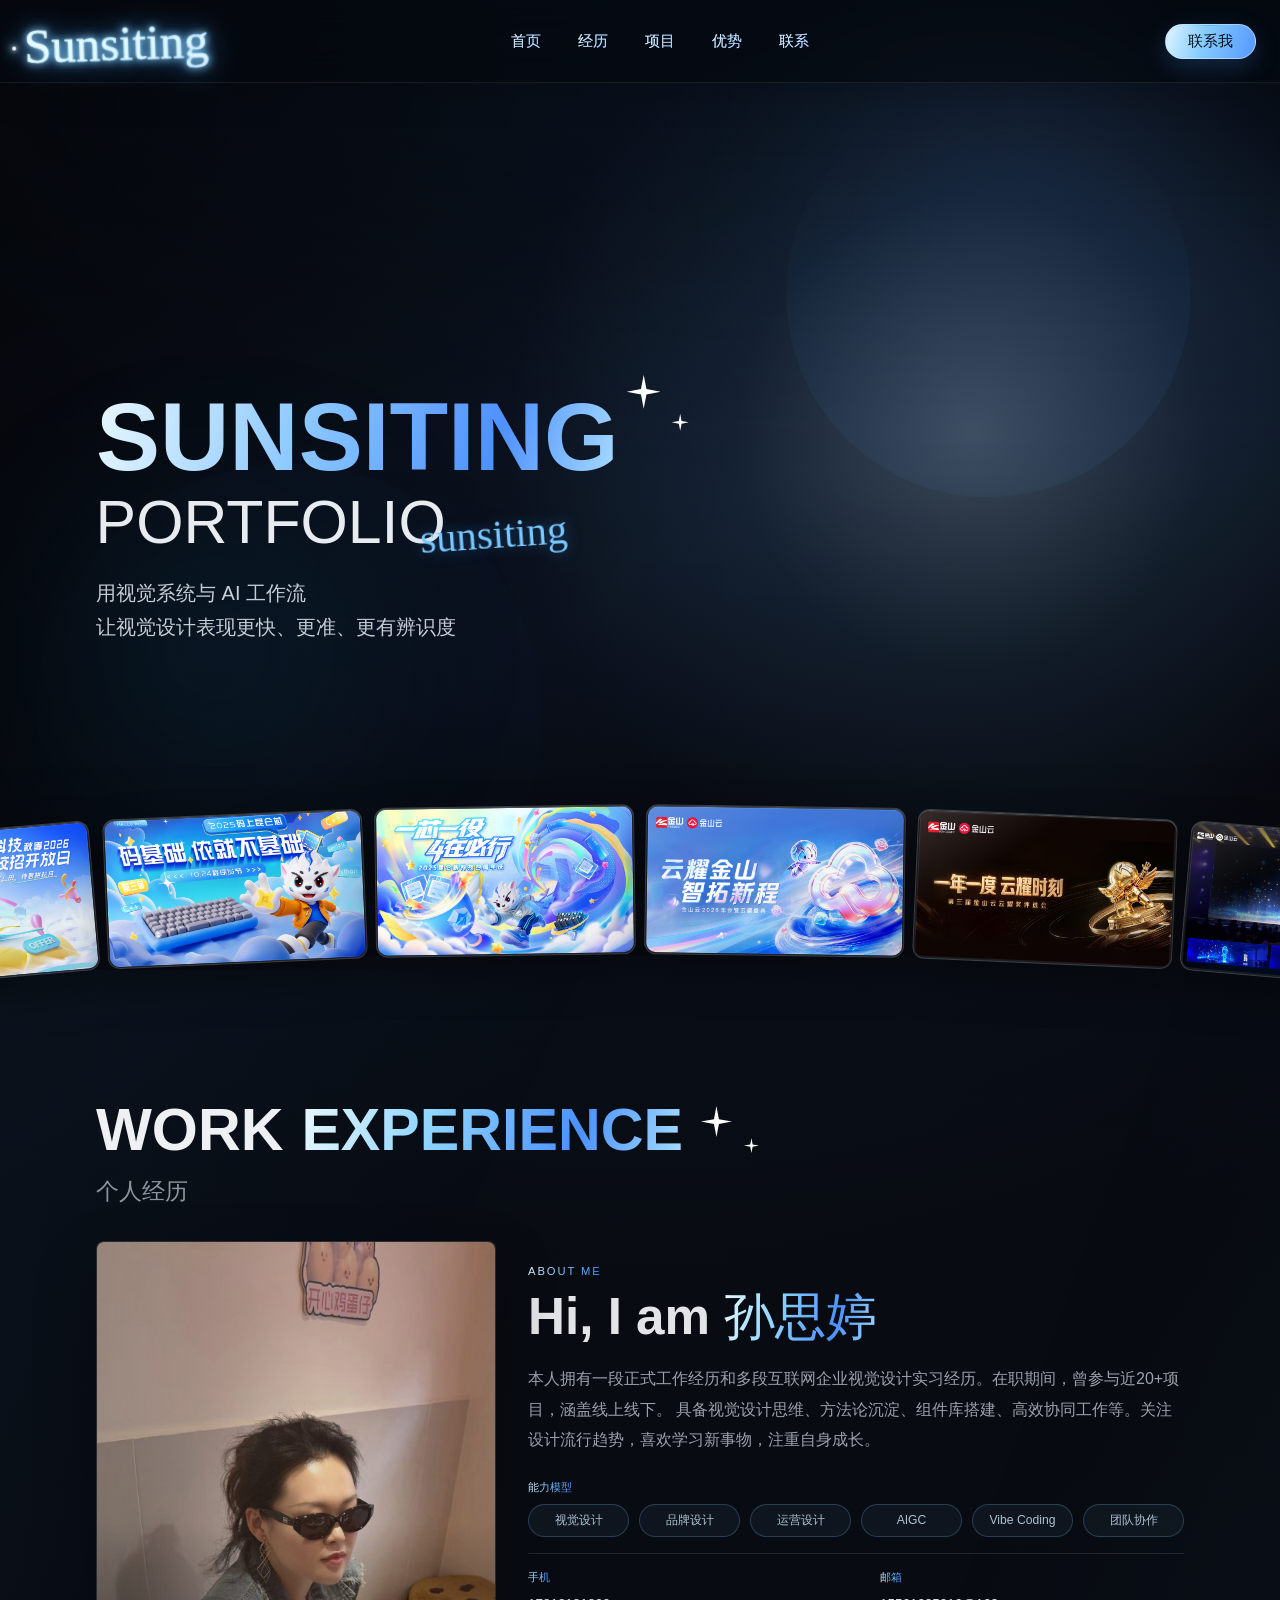
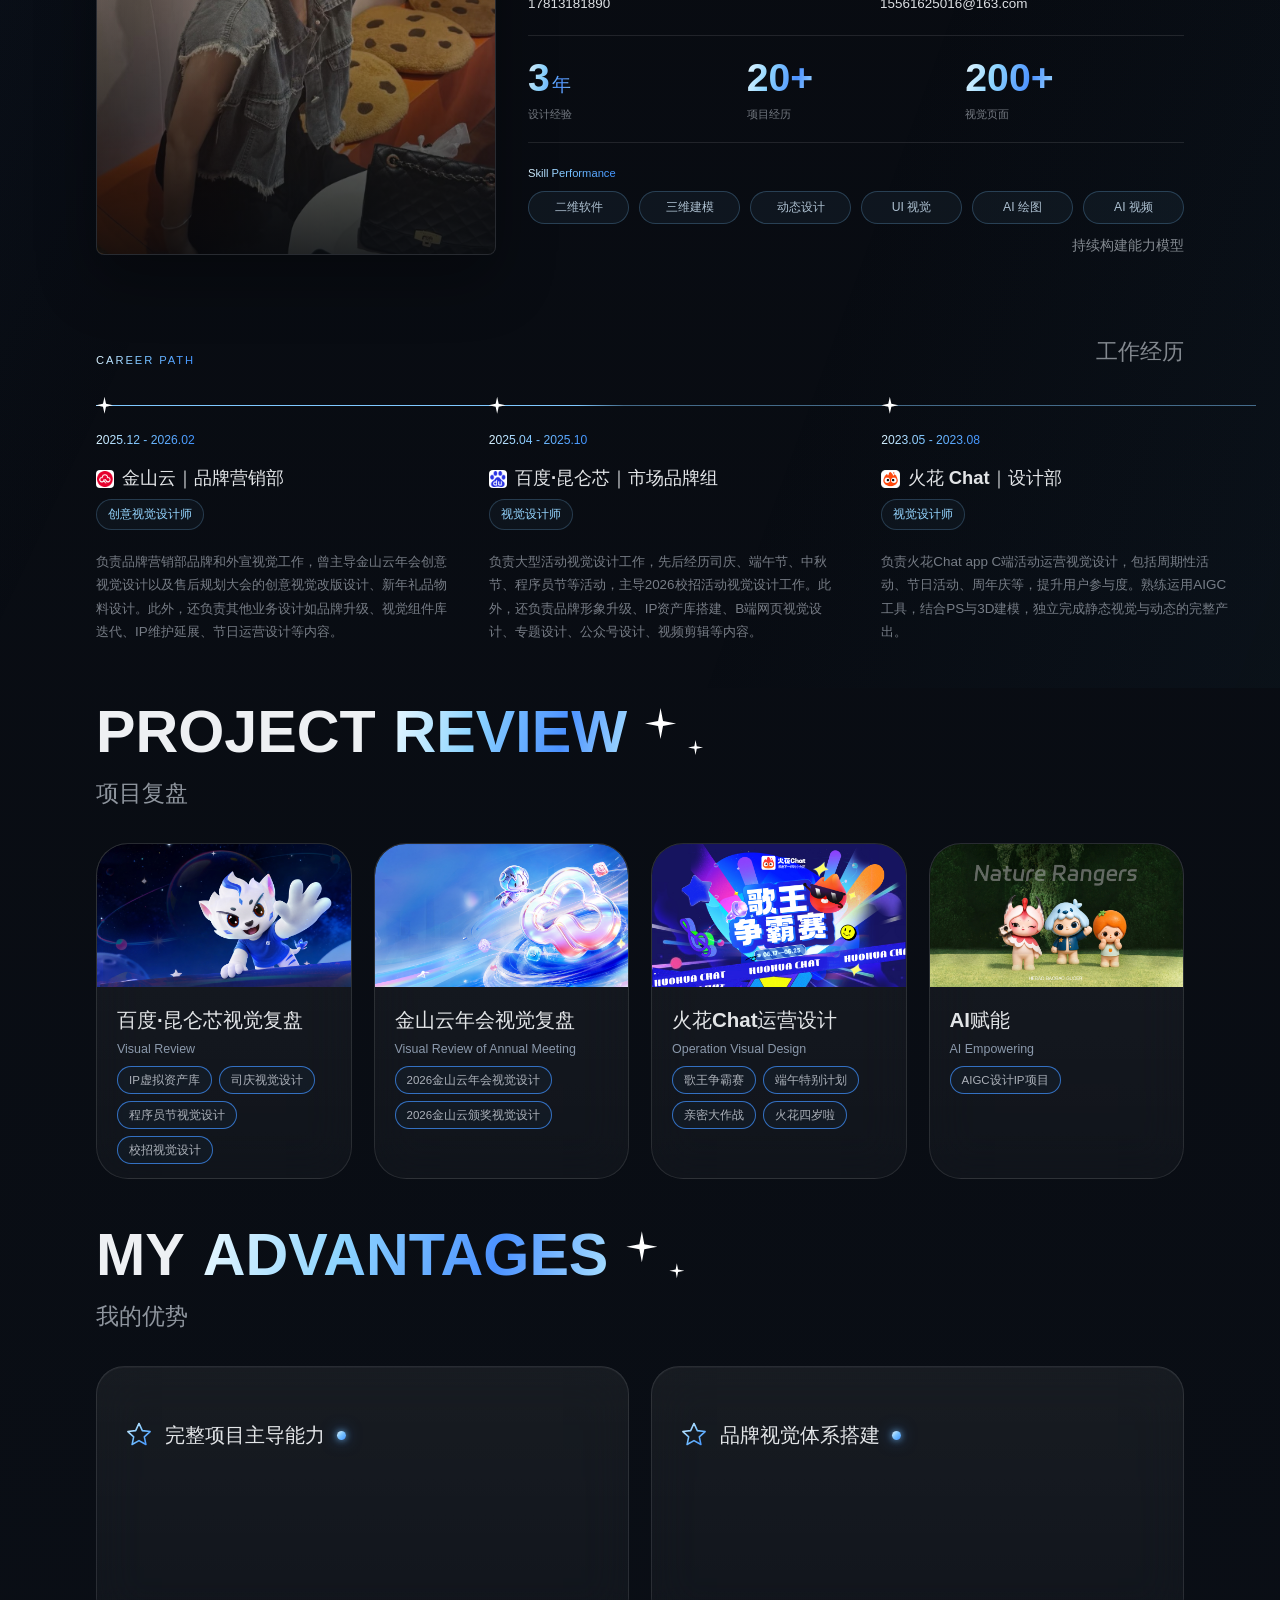
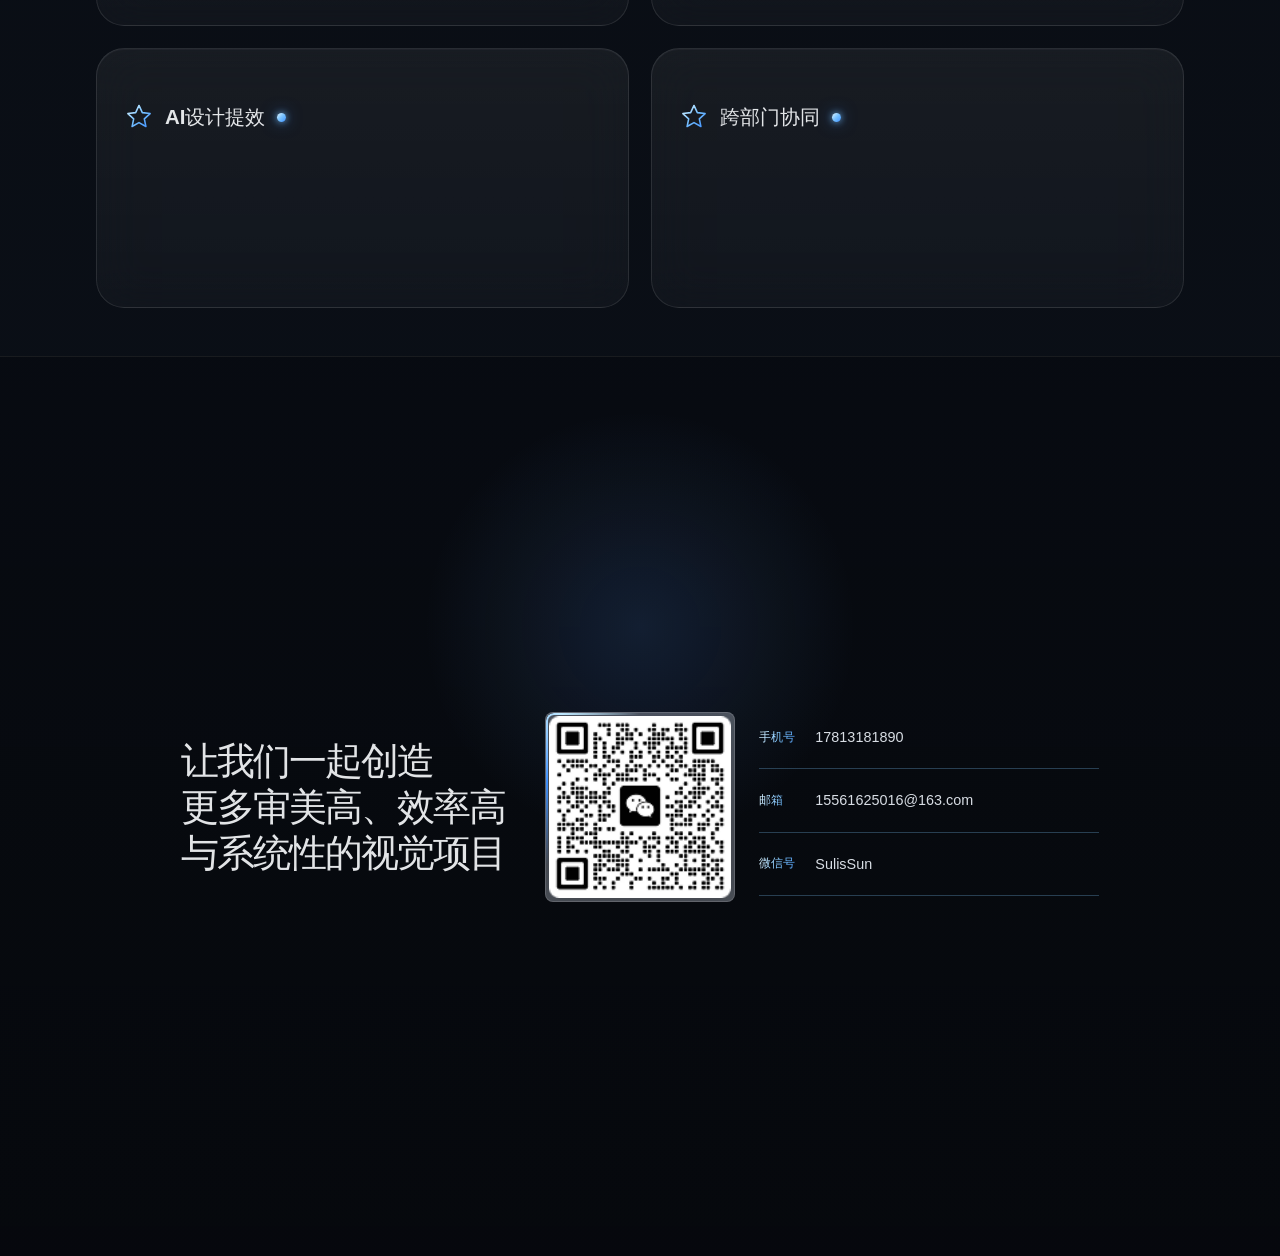
==== commit 53c11e92: "新增" ====
--- a/index.html
+++ b/index.html
@@ -28,5 +28,175 @@
   </head>
   <body>
     <div id="root"></div>
+    <script>
+      var style = document.createElement('style');
+      style.textContent = '.project-card { cursor: pointer; } .project-tags .is-hidden-by-request { display: none; } .project-hover-gallery.is-project-4 .project-hover-gallery-inner { justify-content: flex-end; transform: none !important; } .project-hover-gallery.is-project-4 .project-preview-item:nth-child(2) { display: none; }';
+      document.head.appendChild(style);
+
+      var hideSkillTag = function () {
+        document.querySelectorAll('.project-tags .specular-pill').forEach(function (tag) {
+          if (tag.textContent.trim() === 'Skill沉淀') tag.classList.add('is-hidden-by-request');
+        });
+      };
+
+      var timers = new WeakMap();
+      var setupProjectZone = function (zone) {
+        if (zone.dataset.hoverDelayReady) return;
+        zone.dataset.hoverDelayReady = 'true';
+
+        zone.addEventListener('pointerleave', function (event) {
+          var lockedUntil = Number(zone.dataset.lockedUntil || 0);
+          if (Date.now() >= lockedUntil) return;
+          event.stopPropagation();
+        });
+
+        var detailPreview = zone.querySelector('.project-preview-item:first-of-type img');
+        if (detailPreview && !detailPreview.dataset.detailLinkReady) {
+          detailPreview.dataset.detailLinkReady = 'true';
+          detailPreview.addEventListener('click', function (event) {
+            event.preventDefault();
+            event.stopPropagation();
+            window.location.href = 'kunlun-ip-detail.html';
+          });
+        }
+
+        zone.addEventListener('pointerenter', function () {
+          zone.querySelectorAll('.project-card').forEach(function (card) {
+            if (card.dataset.hoverDelayReady) return;
+            card.dataset.hoverDelayReady = 'true';
+            card.addEventListener('pointerleave', function () {
+              var timer = setTimeout(function () {
+                zone.dataset.lockedUntil = '0';
+                zone.dispatchEvent(new PointerEvent('pointerleave', { bubbles: false }));
+              }, 10000);
+              timers.set(card, timer);
+              zone.dataset.lockedUntil = String(Date.now() + 10000);
+            });
+            card.addEventListener('pointerenter', function () {
+              clearTimeout(timers.get(card));
+              zone.dataset.lockedUntil = '0';
+            });
+            card.addEventListener('click', function () {
+              clearTimeout(timers.get(card));
+              zone.dataset.lockedUntil = String(Date.now() + 10000);
+            });
+          });
+
+        });
+      };
+
+      new MutationObserver(function () {
+        hideSkillTag();
+        document.querySelectorAll('.project-interaction-zone').forEach(setupProjectZone);
+      }).observe(document.body, { childList: true, subtree: true });
+      hideSkillTag();
+
+      document.addEventListener('click', function (event) {
+        var anniversaryHero = event.target.closest('.hero-float-card:nth-of-type(4)');
+        if (anniversaryHero) {
+          event.preventDefault();
+          event.stopPropagation();
+          window.location.href = 'anniversary-detail.html';
+          return;
+        }
+
+        var programmerHero = event.target.closest('.hero-float-card:nth-of-type(3)');
+        if (programmerHero) {
+          event.preventDefault();
+          event.stopPropagation();
+          window.location.href = 'programmer-day-detail.html';
+          return;
+        }
+
+        var recruitmentHero = event.target.closest('.hero-float-card:nth-of-type(2)');
+        if (recruitmentHero) {
+          event.preventDefault();
+          event.stopPropagation();
+          window.location.href = 'campus-recruitment-detail.html';
+          return;
+        }
+
+        var aigcTag = event.target.closest('.project-tags .specular-pill');
+        if (aigcTag && aigcTag.textContent.trim() === 'AIGC设计IP项目') {
+          event.preventDefault();
+          event.stopPropagation();
+          window.location.href = 'aigc-ip-detail.html';
+          return;
+        }
+
+        var operationTag = event.target.closest('.project-tags .specular-pill');
+        var operationCards = document.querySelectorAll('.project-card');
+        if (operationTag && operationCards[2] === operationTag.closest('.project-card') && ['歌王争霸赛', '端午特别计划', '亲密大作战', '火花四岁啦'].indexOf(operationTag.textContent.trim()) !== -1) {
+          event.preventDefault();
+          event.stopPropagation();
+          window.location.href = 'huohua-operation-detail.html';
+          return;
+        }
+
+        var annualHero = event.target.closest('.hero-float-card:nth-of-type(5), .hero-float-card:nth-of-type(6)');
+        if (annualHero) {
+          event.preventDefault();
+          event.stopPropagation();
+          window.location.href = 'kingsoft-annual-detail.html';
+          return;
+        }
+
+        var assetTag = event.target.closest('.project-card:first-of-type .project-tags .specular-pill');
+        var projectCards = document.querySelectorAll('.project-card');
+        if (assetTag && projectCards[0] === assetTag.closest('.project-card') && assetTag.textContent.trim() === 'IP虚拟资产库') {
+          event.preventDefault();
+          event.stopPropagation();
+          window.location.href = 'kunlun-ip-detail.html';
+          return;
+        }
+
+        var programmerTag = event.target.closest('.project-tags .specular-pill');
+        if (programmerTag && projectCards[0] === programmerTag.closest('.project-card') && programmerTag.textContent.trim() === '程序员节视觉设计') {
+          event.preventDefault();
+          event.stopPropagation();
+          window.location.href = 'programmer-day-detail.html';
+          return;
+        }
+
+        var recruitmentTag = event.target.closest('.project-tags .specular-pill');
+        if (recruitmentTag && projectCards[0] === recruitmentTag.closest('.project-card') && recruitmentTag.textContent.trim() === '校招视觉设计') {
+          event.preventDefault();
+          event.stopPropagation();
+          window.location.href = 'campus-recruitment-detail.html';
+          return;
+        }
+
+        var annualTag = event.target.closest('.project-tags .specular-pill');
+        if (annualTag && projectCards[1] === annualTag.closest('.project-card') && (annualTag.textContent.trim() === '2026金山云年会视觉设计' || annualTag.textContent.trim() === '2026金山云颁奖视觉设计')) {
+          event.preventDefault();
+          event.stopPropagation();
+          window.location.href = 'kingsoft-annual-detail.html';
+          return;
+        }
+
+        var anniversaryTag = event.target.closest('.project-card:first-of-type .project-tags .specular-pill');
+        if (anniversaryTag && projectCards[0] === anniversaryTag.closest('.project-card') && anniversaryTag.textContent.trim() === '司庆视觉设计') {
+          event.preventDefault();
+          event.stopPropagation();
+          window.location.href = 'anniversary-detail.html';
+          return;
+        }
+
+        var preview = event.target.closest('.project-preview-item');
+        var previews = document.querySelectorAll('.project-preview-item');
+        if (!preview) return;
+        event.preventDefault();
+        event.stopPropagation();
+        var previewText = preview.textContent.trim();
+        if (previewText.indexOf('AIGC设计IP项目') !== -1) window.location.href = 'aigc-ip-detail.html';
+        else if (previewText.indexOf('歌王争霸赛') !== -1 || previewText.indexOf('端午特别计划') !== -1 || previewText.indexOf('亲密大作战') !== -1 || previewText.indexOf('火花四岁啦') !== -1) window.location.href = 'huohua-operation-detail.html';
+        else if (previewText.indexOf('校招视觉设计') !== -1) window.location.href = 'campus-recruitment-detail.html';
+        else if (previewText.indexOf('程序员节视觉设计') !== -1) window.location.href = 'programmer-day-detail.html';
+        else if (previewText.indexOf('司庆视觉设计') !== -1) window.location.href = 'anniversary-detail.html';
+        else if (previewText.indexOf('2026金山云年会视觉设计') !== -1 || previewText.indexOf('2026金山云颁奖视觉设计') !== -1) window.location.href = 'kingsoft-annual-detail.html';
+        else if (previewText.indexOf('IP虚拟资产库') !== -1) window.location.href = 'kunlun-ip-detail.html';
+        else return;
+      }, true);
+    </script>
   </body>
 </html>
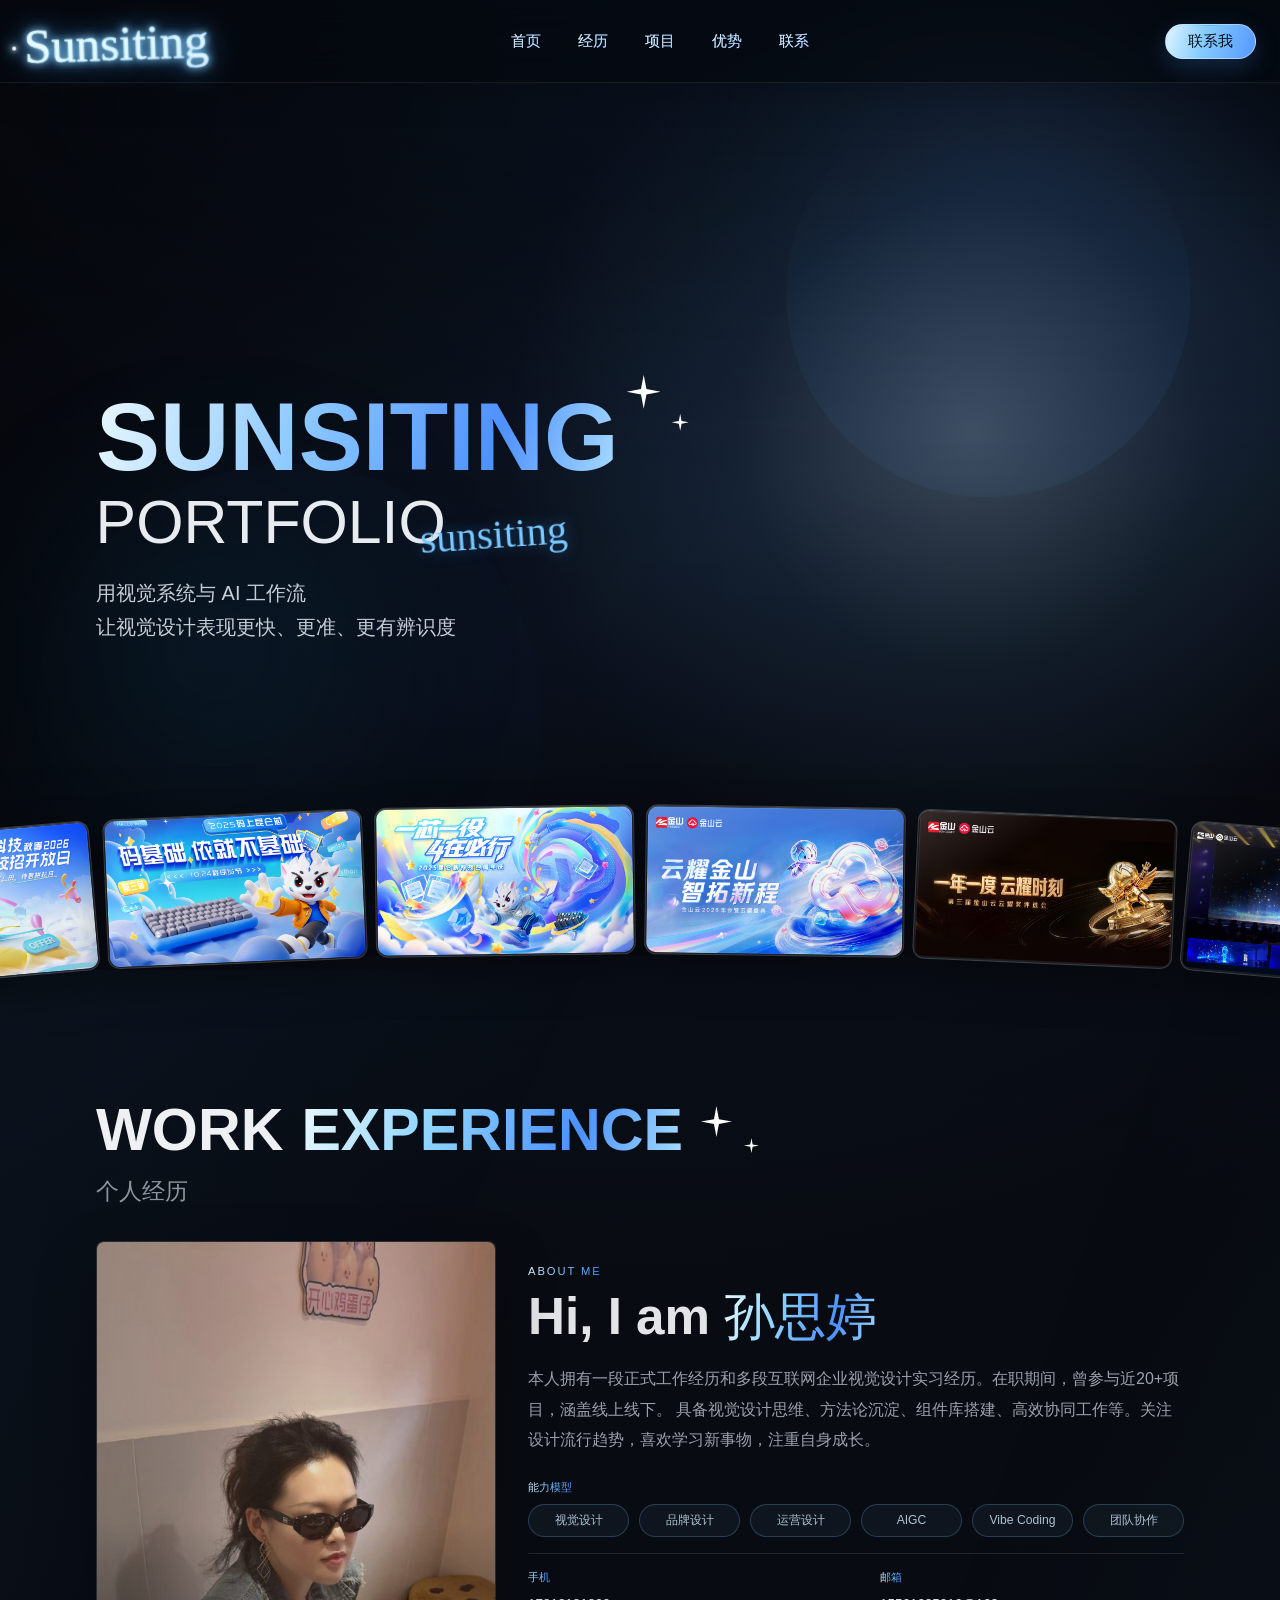
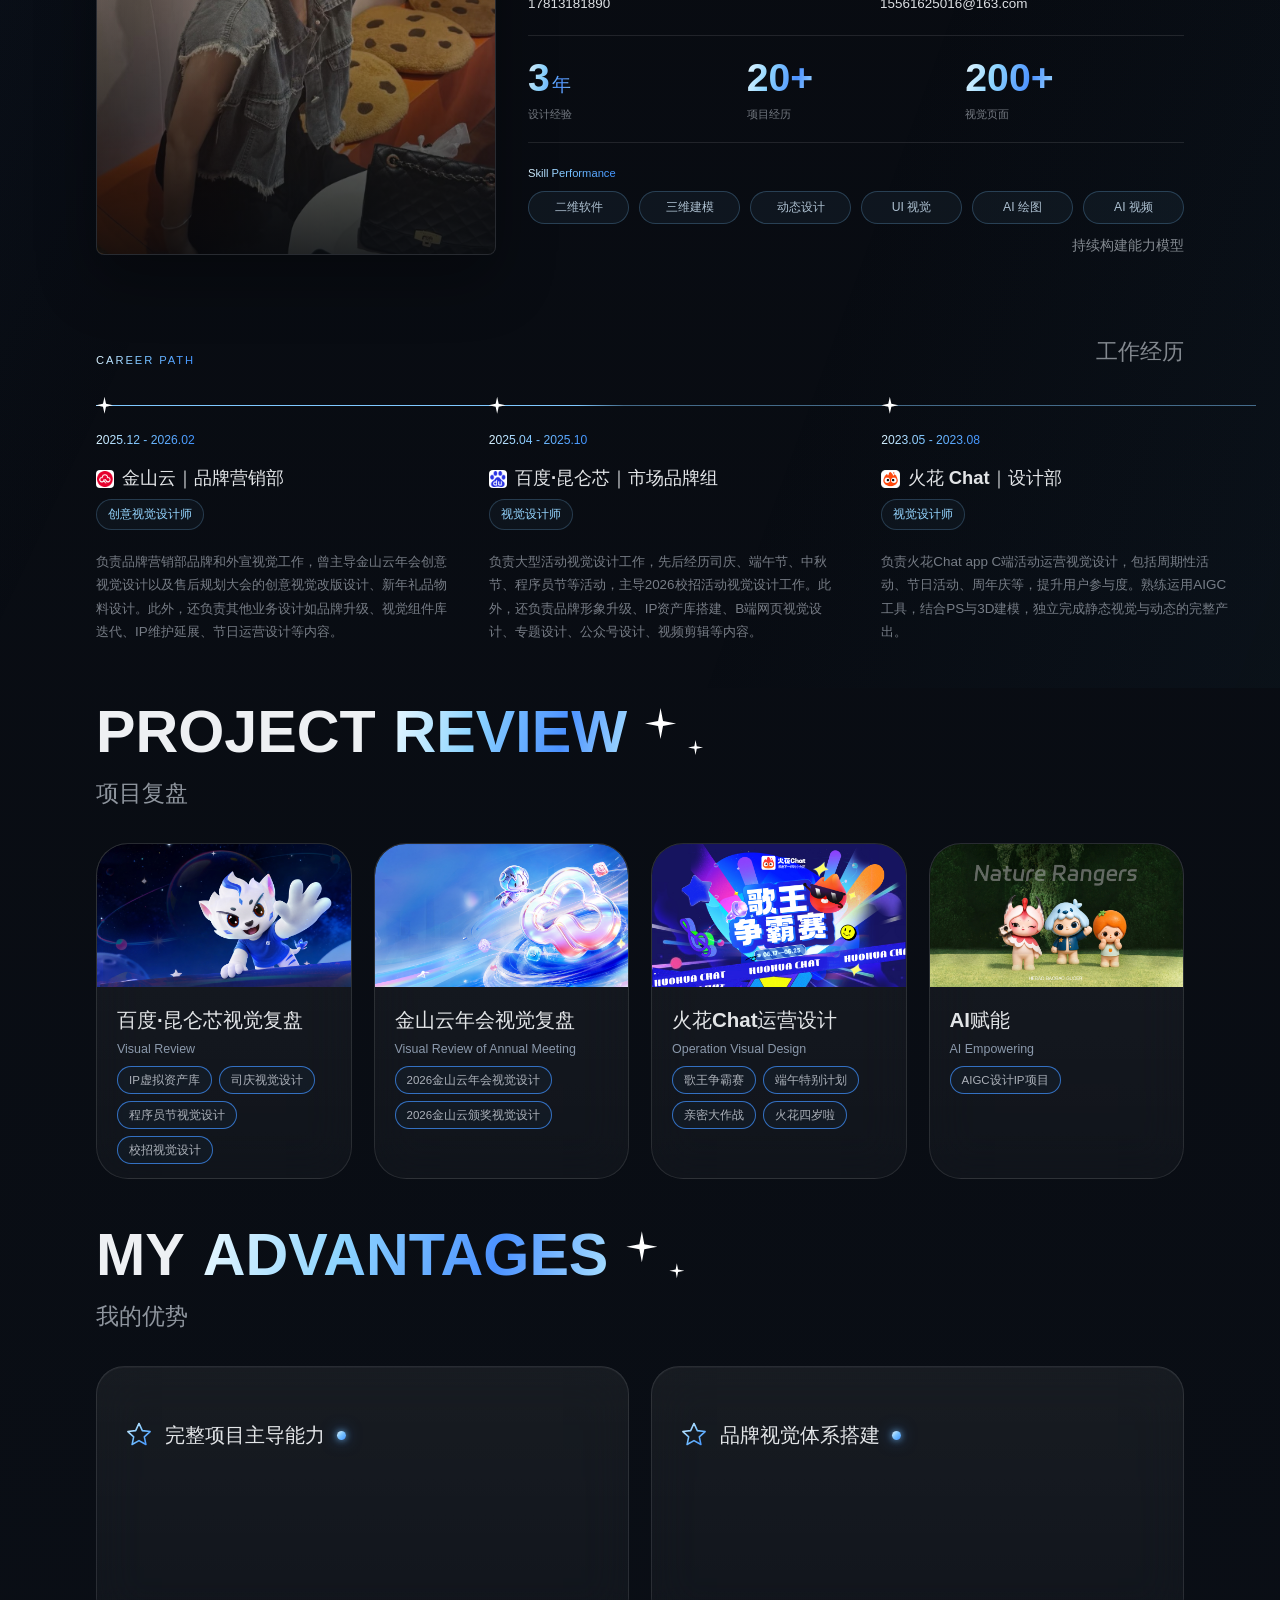
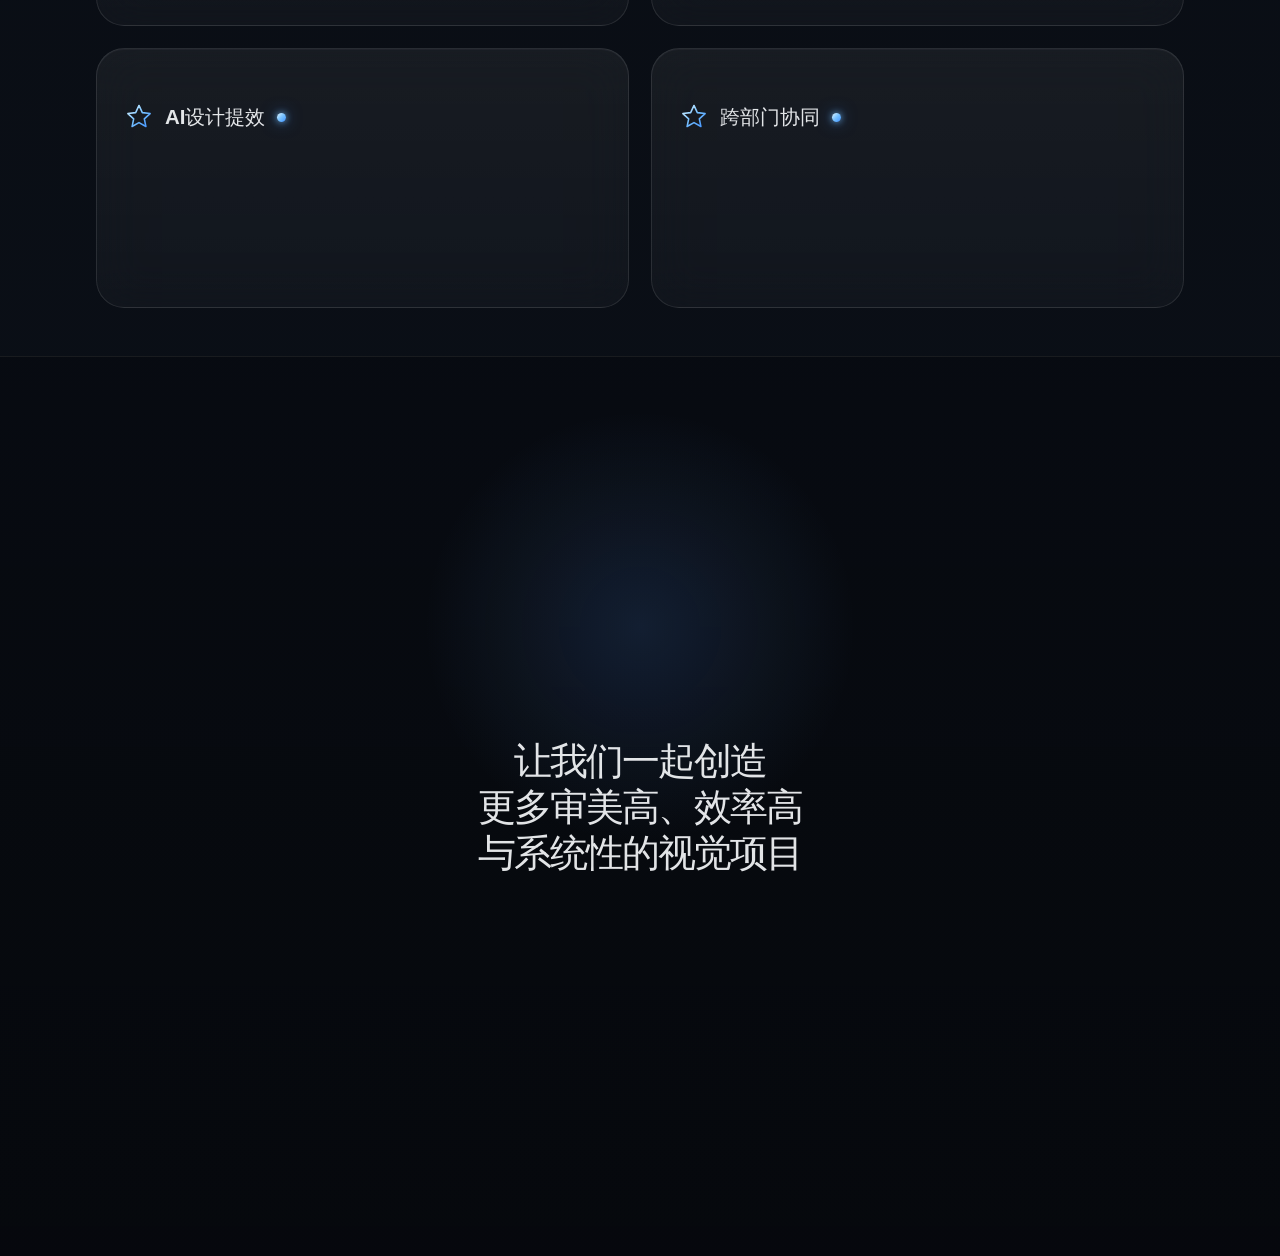
==== commit 4f7dde1c: "新" ====
--- a/index.html
+++ b/index.html
@@ -22,6 +22,20 @@
         -webkit-font-smoothing: antialiased;
         -moz-osx-font-smoothing: grayscale;
       }
+
+      .contact-details {
+        display: none !important;
+      }
+
+      .contact-layout {
+        grid-template-columns: 1fr !important;
+        justify-items: center;
+      }
+
+      .contact-copy {
+        text-align: center;
+      }
+
     </style>
     <script type="module" crossorigin src="/assets/index-Bw6V44PC.js"></script>
     <link rel="stylesheet" crossorigin href="/assets/index-bKSvauo7.css">
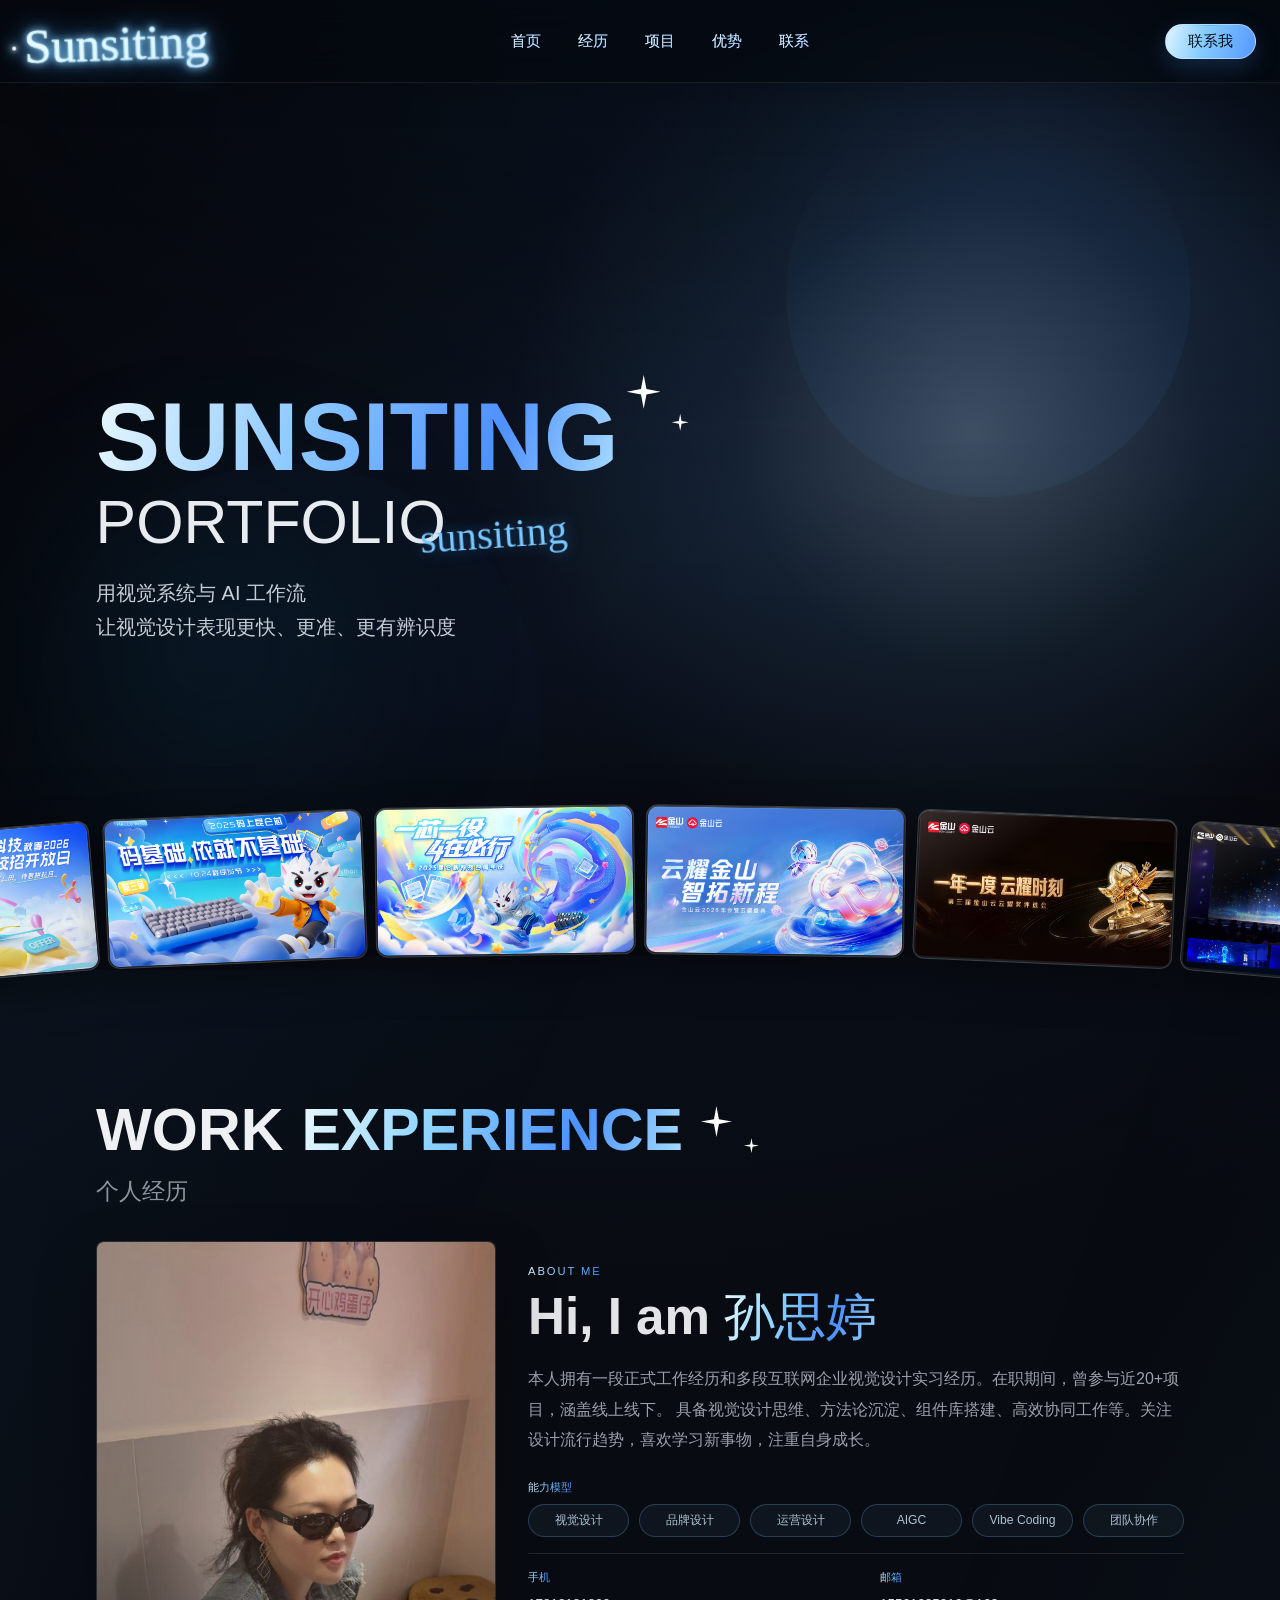
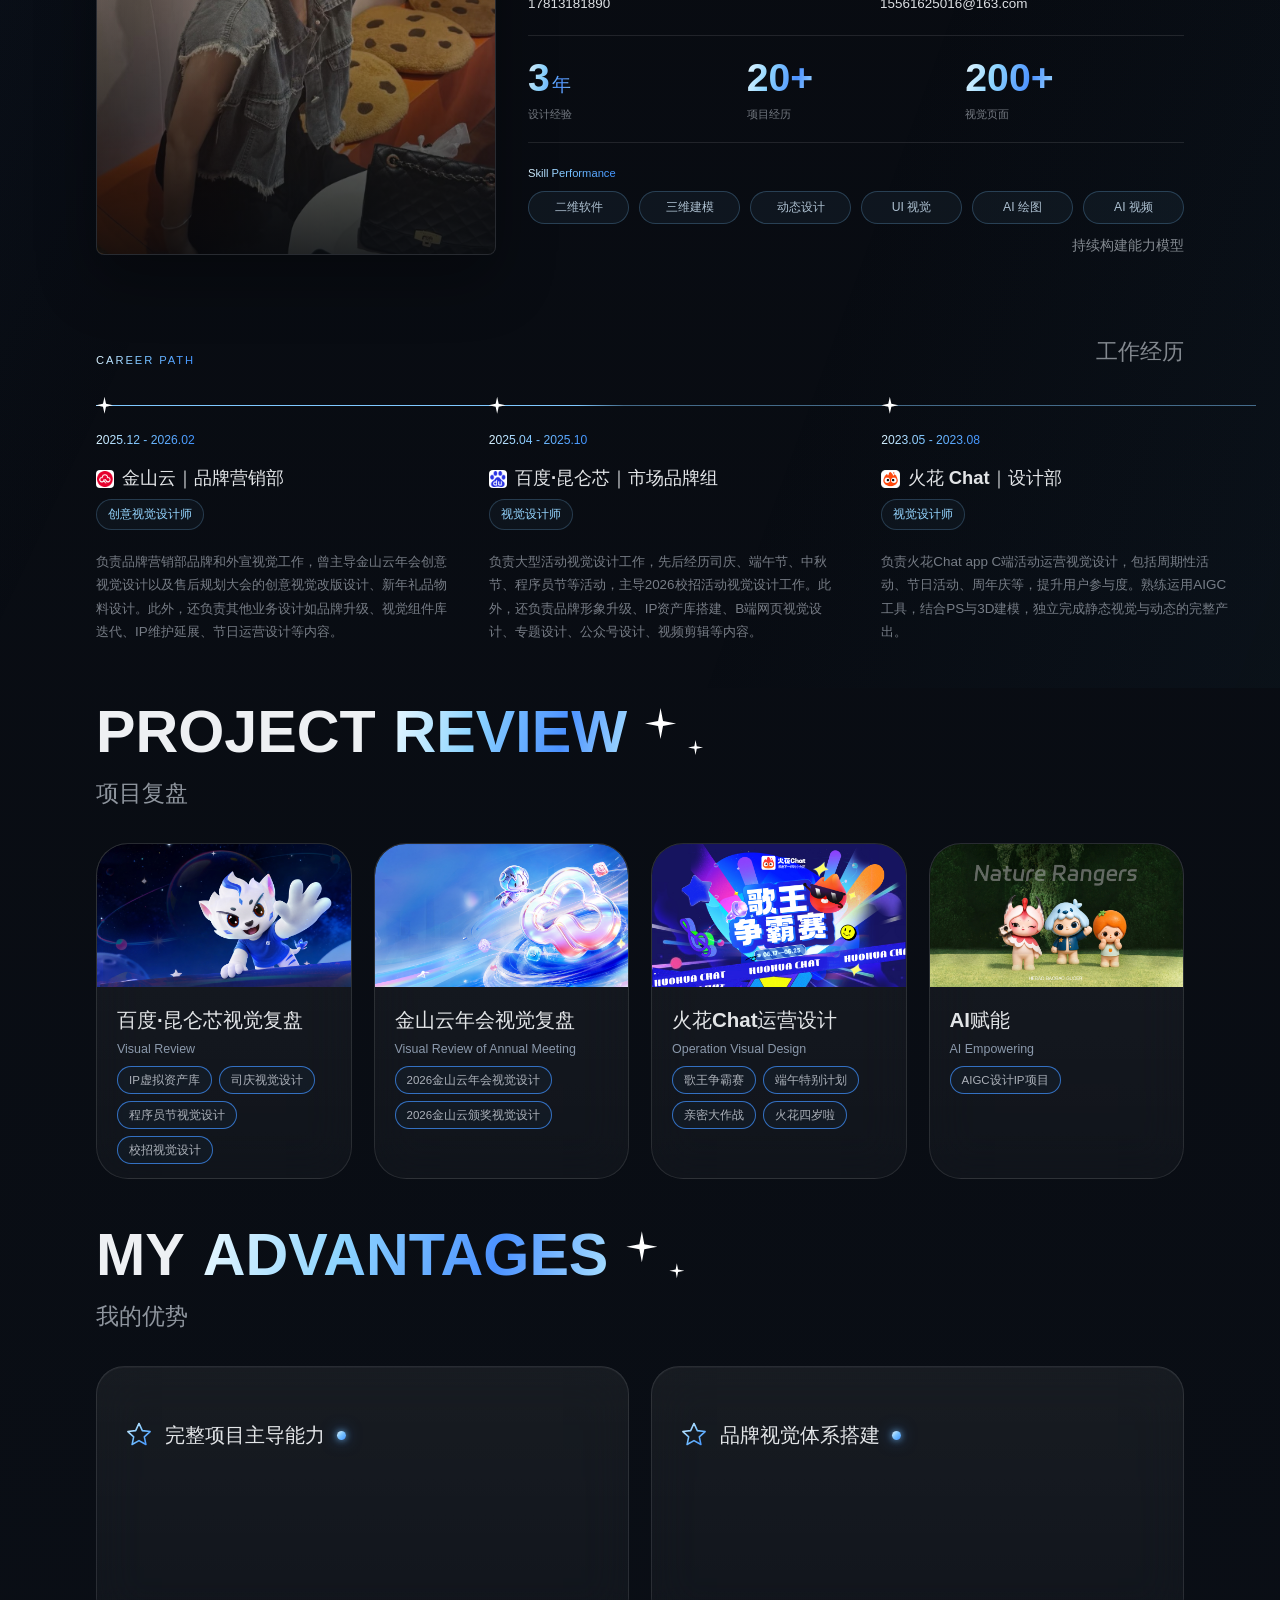
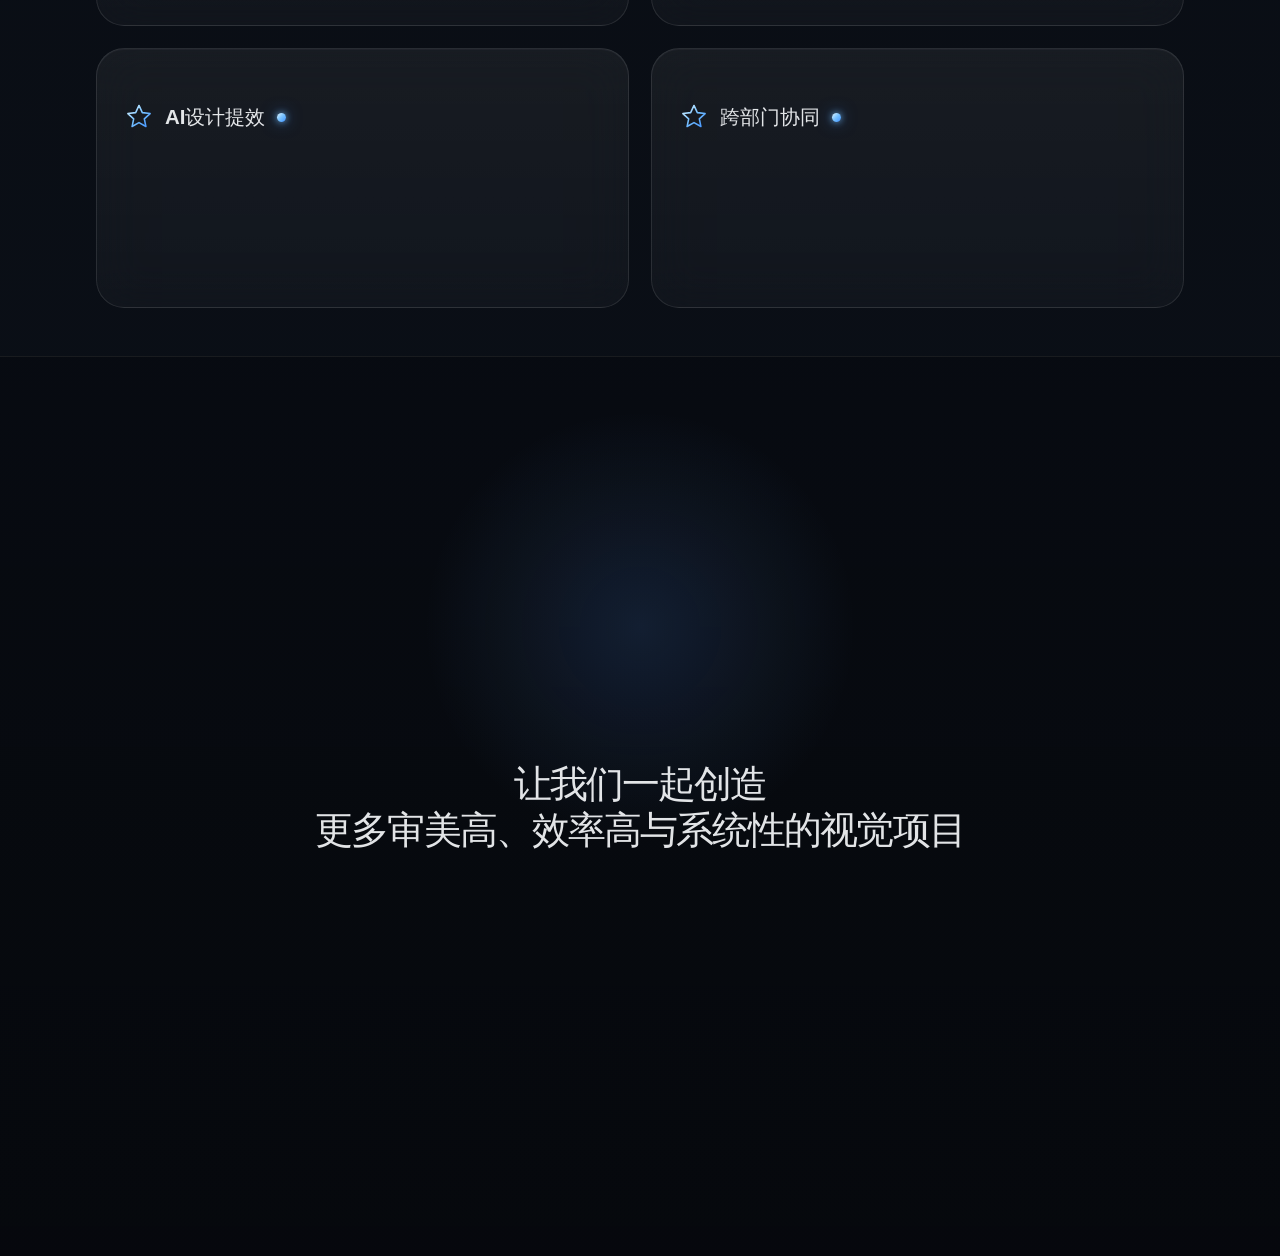
==== commit 7a66483d: "新" ====
--- a/index.html
+++ b/index.html
@@ -36,6 +36,10 @@
         text-align: center;
       }
 
+      .contact-copy h2 span:nth-child(3) {
+        display: none !important;
+      }
+
     </style>
     <script type="module" crossorigin src="/assets/index-Bw6V44PC.js"></script>
     <link rel="stylesheet" crossorigin href="/assets/index-bKSvauo7.css">
@@ -51,6 +55,13 @@
         document.querySelectorAll('.project-tags .specular-pill').forEach(function (tag) {
           if (tag.textContent.trim() === 'Skill沉淀') tag.classList.add('is-hidden-by-request');
         });
+      };
+
+      var updateContactCopy = function () {
+        var lines = document.querySelectorAll('.contact-copy h2 span');
+        if (lines.length > 1 && lines[1].textContent !== '更多审美高、效率高与系统性的视觉项目') {
+          lines[1].textContent = '更多审美高、效率高与系统性的视觉项目';
+        }
       };
 
       var timers = new WeakMap();
@@ -101,9 +112,11 @@
 
       new MutationObserver(function () {
         hideSkillTag();
+        updateContactCopy();
         document.querySelectorAll('.project-interaction-zone').forEach(setupProjectZone);
       }).observe(document.body, { childList: true, subtree: true });
       hideSkillTag();
+      updateContactCopy();
 
       document.addEventListener('click', function (event) {
         var anniversaryHero = event.target.closest('.hero-float-card:nth-of-type(4)');
